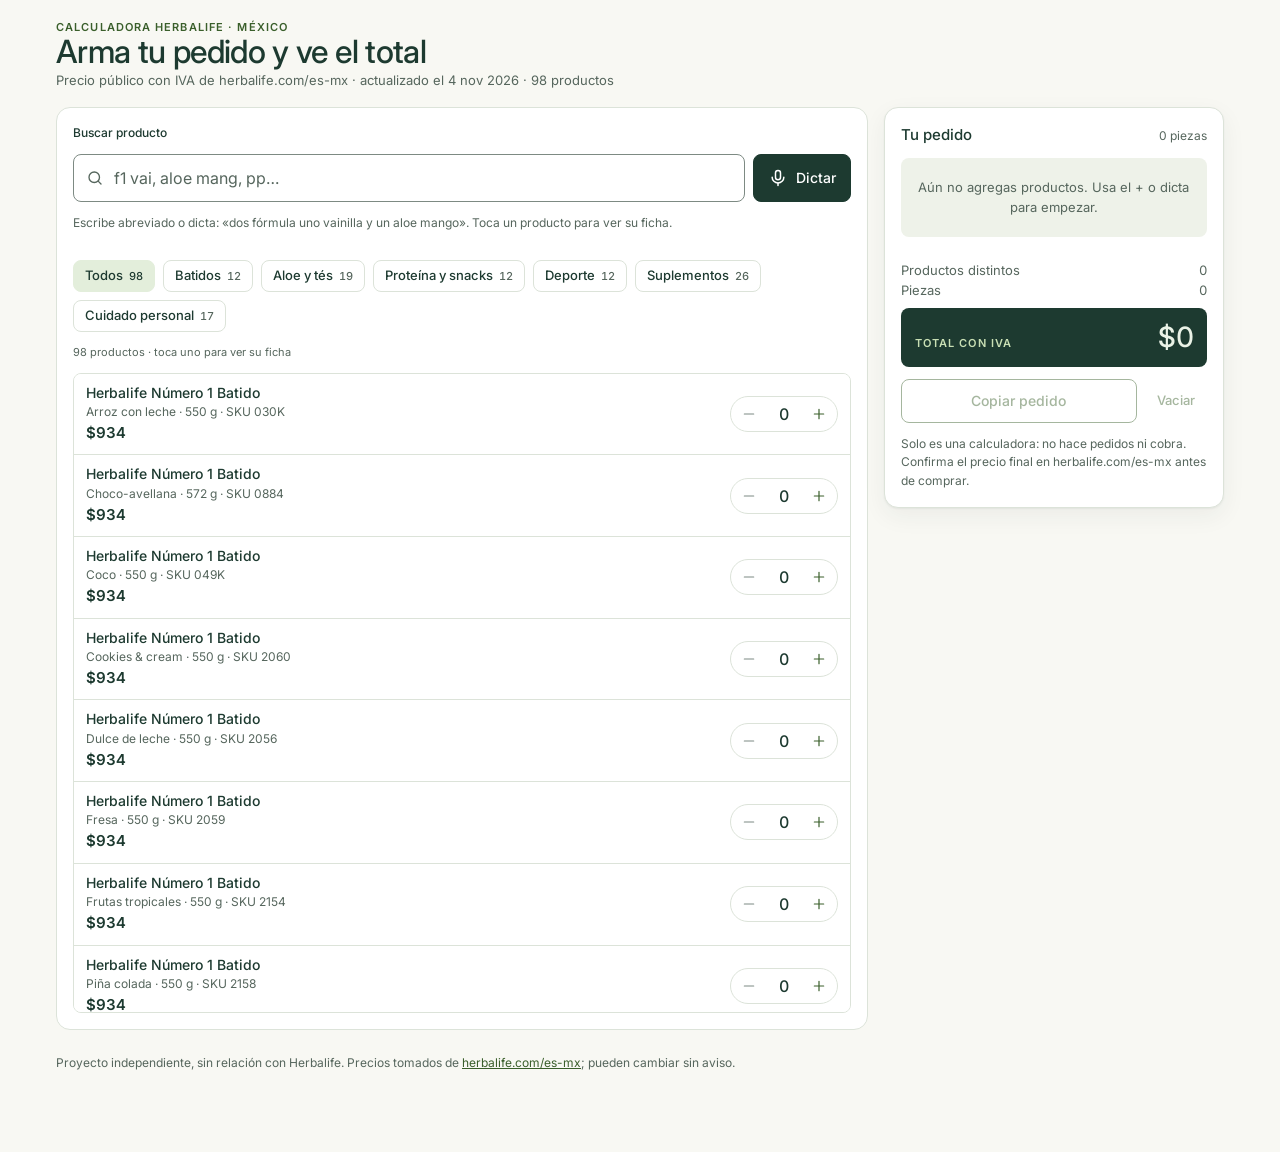
==== calculadora-herbalife/index.html @ 00376d74 "Calculadora Herbalife: pedido con precios públicos de México Página estática en /calculadora-herbali" ====
<!doctype html>
<html lang="es">
<head>
<meta charset="utf-8">
<meta name="viewport" content="width=device-width, initial-scale=1, viewport-fit=cover">
<title>Calculadora Herbalife</title>
<meta name="description" content="Calculadora de pedido con precios públicos de Herbalife México: busca con abreviaturas o por voz, elige cantidades y ve el total.">
<meta name="theme-color" content="#1d3a30">
<link rel="preconnect" href="https://fonts.googleapis.com">
<link rel="preconnect" href="https://fonts.gstatic.com" crossorigin>
<link rel="stylesheet" href="https://fonts.googleapis.com/css2?family=Inter:wght@400;500;600&display=swap">
<style>
:root{
  --bg:#f8f8f3;--surface:#fff;--surface-alt:#eef2e9;--border:#dce3d9;--field:#7d8a83;
  --text:#1d3a30;--muted:#56665d;--acento:#3a5f2b;--acento-hover:#1d3a30;--acento-fondo:#e3eedb;--acento-fuerte:#1d3a30;
  --primario:#1d3a30;--primario-texto:#fff;--primario-hover:#2b4a2c;--banda:#1d3a30;--banda-texto:#eaf2e6;--banda-suave:#c9dfb4;
  --lima:#d5f88a;--lima-texto:#1d3a30;--foco:#4a7633;
  --ok-fg:#14684f;--ok-bg:#ddf2e8;--dif-fg:#7f5300;--dif-bg:#fbefd3;--info-fg:#1f5aa6;--info-bg:#e3edfb;
  --sombra:0 1px 2px rgba(29,58,48,.06),0 8px 24px rgba(29,58,48,.06);
  color-scheme:light;
}
@media (prefers-color-scheme:dark){
  :root{
    --bg:#141716;--surface:#1b1f1d;--surface-alt:#232825;--border:#343a37;--field:#6e7772;
    --text:#e4e8e5;--muted:#a2aaa5;--acento:#bcd99a;--acento-hover:#d9ecc2;--acento-fondo:#252d22;--acento-fuerte:#d9ecc2;
    --primario:#c8e3a0;--primario-texto:#141716;--primario-hover:#d6ecb8;--banda:#0f1211;--banda-texto:#e4e8e5;--banda-suave:#b8c2bc;
    --lima:#c8e3a0;--lima-texto:#141716;--foco:#bcd99a;
    --ok-fg:#7fd1b0;--ok-bg:#17302a;--dif-fg:#e3bb6a;--dif-bg:#33291b;--info-fg:#93b9ee;--info-bg:#1b2a40;
    --sombra:none;color-scheme:dark;
  }
}
*{box-sizing:border-box}
html{-webkit-text-size-adjust:100%}
body{margin:0;background:var(--bg);color:var(--text);font-family:Inter,"Segoe UI",Arial,sans-serif;font-size:14px;line-height:1.5;padding-bottom:56px}
a{color:var(--acento)}a:hover{color:var(--acento-hover)}
:focus-visible{outline:2px solid var(--foco);outline-offset:2px}
button{font:inherit;-webkit-tap-highlight-color:transparent}
input[type=number]::-webkit-inner-spin-button,input[type=number]::-webkit-outer-spin-button{-webkit-appearance:none;margin:0}
input[type=number]{-moz-appearance:textfield}
input::placeholder{color:var(--muted);opacity:1}
.wrap{max-width:1200px;margin:0 auto;padding:20px 16px 0;display:flex;flex-direction:column;gap:16px}
.kicker{margin:0;font-size:11px;line-height:1.3;font-weight:600;letter-spacing:.1em;text-transform:uppercase;color:var(--acento)}
h1{margin:0;font-size:32px;line-height:1.15;font-weight:500;letter-spacing:-.02em}
.meta{margin:0;font-size:13px;color:var(--muted)}
.aviso{margin:4px 0 0;padding:8px 12px;border-radius:8px;font-size:13px}
.aviso.dif{background:var(--dif-bg);color:var(--dif-fg)}
.aviso.info{background:var(--info-bg);color:var(--info-fg)}
.aviso.ok{background:var(--ok-bg);color:var(--ok-fg)}
.cols{display:flex;flex-wrap:wrap;gap:16px;align-items:flex-start}
.card{background:var(--surface);border:1px solid var(--border);border-radius:14px;padding:16px;display:flex;flex-direction:column;gap:12px;min-width:0}
.buscar{flex:999 1 560px}
.pedido{flex:1 1 340px;box-shadow:var(--sombra)}
label.campo{font-size:12px;font-weight:500}
.fila-buscar{display:flex;gap:8px}
.caja{flex:1 1 auto;min-width:0;display:flex;align-items:center;gap:8px;height:48px;padding:0 12px;border:1px solid var(--field);border-radius:8px;background:var(--surface)}
.caja svg{color:var(--muted);flex:0 0 auto}
.caja input{flex:1 1 auto;min-width:0;height:44px;border:0;outline:none;background:transparent;color:var(--text);font:inherit;font-size:16px}
.mic{flex:0 0 auto;height:48px;min-width:48px;padding:0 14px;display:inline-flex;align-items:center;justify-content:center;gap:8px;border-radius:8px;cursor:pointer;font-weight:500;background:var(--primario);color:var(--primario-texto);border:1px solid var(--primario)}
.mic:hover{background:var(--primario-hover)}
.mic[aria-pressed=true]{background:var(--lima);color:var(--lima-texto);border-color:var(--lima)}
.ayuda{margin:0;font-size:12px;line-height:1.55;color:var(--muted)}
.chips{display:flex;flex-wrap:wrap;gap:8px}
.chip{display:inline-flex;align-items:center;gap:6px;height:32px;padding:0 11px;border-radius:8px;cursor:pointer;font-size:13px;font-weight:500;background:var(--surface);color:var(--text);border:1px solid var(--border);white-space:nowrap}
.chip[aria-pressed=true]{background:var(--acento-fondo);color:var(--acento-fuerte);border-color:var(--acento-fondo)}
.chip span{font-size:11px;color:var(--muted);font-variant-numeric:tabular-nums}
.chip[aria-pressed=true] span{color:var(--acento-fuerte)}
.conteo{margin:0;font-size:11px;color:var(--muted)}
.lista{list-style:none;margin:0;padding:0;border:1px solid var(--border);border-radius:8px;max-height:640px;overflow-y:auto}
.item{display:flex;flex-wrap:wrap;align-items:center;gap:10px 12px;padding:10px 12px;border-bottom:1px solid var(--border);background:var(--surface)}
.item:last-child{border-bottom:0}
.item.top,.item.abierto{background:var(--surface-alt)}
.info{flex:1 1 200px;min-width:0;display:flex;flex-direction:column;gap:1px;padding:0;border:0;background:transparent;color:inherit;text-align:left;cursor:pointer}
.nombre{font-size:14px;font-weight:500;line-height:1.3}
.detalle{font-size:12px;color:var(--muted)}
.precio-fila{display:flex;align-items:baseline;gap:8px;flex-wrap:wrap}
.precio{font-size:15px;font-weight:600;font-variant-numeric:tabular-nums}
.antes{font-size:11px;color:var(--dif-fg);background:var(--dif-bg);border-radius:999px;padding:0 8px}
.enter{font-size:11px;color:var(--muted);border:1px solid var(--border);border-radius:4px;padding:0 6px}
.paso{display:inline-flex;align-items:center;height:36px;margin-left:auto;border:1px solid var(--border);border-radius:999px;overflow:hidden;background:var(--surface)}
.paso.activo{border-color:var(--acento);background:var(--acento-fondo)}
.paso button{width:36px;height:36px;border:0;background:transparent;color:var(--acento);cursor:pointer;display:flex;align-items:center;justify-content:center}
.paso button:disabled{color:var(--field);cursor:default}
.paso button.menos{color:var(--text)}
.paso button.menos:disabled{color:var(--field)}
.paso input{width:34px;height:36px;border:0;text-align:center;font:inherit;font-size:16px;font-weight:500;font-variant-numeric:tabular-nums;background:transparent;color:var(--text)}
.ficha{flex:1 1 100%;display:flex;flex-direction:column;gap:6px;padding:12px;border-radius:8px;background:var(--surface);border:1px solid var(--border)}
.ficha .grande{font-size:28px;line-height:1.1;font-weight:500;letter-spacing:-.02em;font-variant-numeric:tabular-nums}
.ficha .titulo{font-size:18px;font-weight:500;line-height:1.25}
.btn-borde{align-self:flex-start;margin-top:4px;min-height:44px;display:inline-flex;align-items:center;padding:0 14px;border:1px solid var(--acento);border-radius:8px;text-decoration:none;font-weight:500;font-size:14px;color:var(--acento);background:transparent;cursor:pointer}
.btn-borde:hover{background:var(--acento-fondo);color:var(--acento-fuerte)}
.btn-borde:disabled{opacity:.45;cursor:not-allowed}
.btn-fantasma{min-height:36px;padding:0 11px;border:1px solid transparent;border-radius:8px;background:transparent;color:var(--acento);cursor:pointer;font-weight:500;font-size:13px}
.btn-fantasma:hover{background:var(--surface-alt)}
.btn-fantasma:disabled{opacity:.45;cursor:not-allowed}
.vacio{padding:24px 16px;display:flex;flex-direction:column;gap:4px}
.cab{display:flex;align-items:baseline;justify-content:space-between;gap:8px}
.cab h2{margin:0;font-size:15px;font-weight:500}
.vacio-pedido{margin:0;padding:20px 12px;border-radius:8px;background:var(--surface-alt);color:var(--muted);font-size:13px;text-align:center}
.lineas{list-style:none;margin:0;padding:0}
.linea{display:flex;flex-direction:column;gap:8px;padding:12px 0;border-bottom:1px solid var(--border)}
.linea-top{display:flex;gap:12px;justify-content:space-between;align-items:flex-start}
.linea-acc{display:flex;align-items:center;justify-content:space-between;gap:8px;flex-wrap:wrap}
.linea .paso{margin-left:0;background:var(--surface-alt)}
.sub{font-size:15px;font-weight:600;font-variant-numeric:tabular-nums;white-space:nowrap}
.resumen{display:flex;justify-content:space-between;font-size:13px;color:var(--muted)}
.resumen span:last-child{font-variant-numeric:tabular-nums}
.total{display:flex;justify-content:space-between;align-items:baseline;margin-top:8px;padding:14px;border-radius:8px;background:var(--banda);color:var(--banda-texto)}
.total .k{font-size:11px;font-weight:600;letter-spacing:.1em;text-transform:uppercase;color:var(--banda-suave)}
.total .v{font-size:28px;line-height:1.1;font-weight:500;letter-spacing:-.02em;font-variant-numeric:tabular-nums}
.acciones{display:flex;gap:8px;flex-wrap:wrap}
.acciones .btn-borde{flex:1 1 auto;justify-content:center;margin-top:0;align-self:auto}
.barra{display:none;position:fixed;left:0;right:0;bottom:0;z-index:20;align-items:center;justify-content:space-between;gap:12px;padding:10px 16px calc(10px + env(safe-area-inset-bottom));background:var(--banda);color:var(--banda-texto)}
.barra .k{font-size:11px;font-weight:600;letter-spacing:.1em;text-transform:uppercase;color:var(--banda-suave)}
.barra .v{display:block;font-size:24px;line-height:1.15;font-weight:500;letter-spacing:-.02em;font-variant-numeric:tabular-nums}
.barra a{flex:0 0 auto;min-height:44px;display:inline-flex;align-items:center;padding:0 18px;border-radius:8px;background:var(--lima);color:var(--lima-texto);text-decoration:none;font-weight:500;font-size:15px}
footer{max-width:1200px;margin:0 auto;padding:24px 16px;font-size:12px;color:var(--muted)}
.sr{position:absolute;width:1px;height:1px;overflow:hidden;clip:rect(0 0 0 0);white-space:nowrap}
@media (max-width:899px){
  body{padding-bottom:96px}
  h1{font-size:24px}
  .lista{max-height:none;overflow:visible}
  .barra{display:flex}
  .chips{flex-wrap:nowrap;overflow-x:auto;margin:0 -16px;padding:0 16px 4px;scrollbar-width:none}
  .chips::-webkit-scrollbar{display:none}
  .card{border-radius:0;border-left:0;border-right:0;margin:0 -16px}
}
@media (prefers-reduced-motion:reduce){*{transition:none!important;animation:none!important}}
</style>
</head>
<body>
<div class="wrap">
  <header>
    <p class="kicker">Calculadora Herbalife · México</p>
    <h1>Arma tu pedido y ve el total</h1>
    <p class="meta">Precio público con IVA de herbalife.com/es-mx · actualizado el <span id="fecha"></span> · <span id="nprod"></span> productos</p>
    <p class="aviso dif" id="aviso-precios" role="status" hidden></p>
  </header>

  <div class="cols">
    <section class="card buscar" aria-label="Buscar productos">
      <label class="campo" for="buscar">Buscar producto</label>
      <div class="fila-buscar">
        <div class="caja">
          <svg aria-hidden="true" width="18" height="18" viewBox="0 0 24 24" fill="none" stroke="currentColor" stroke-width="1.8" stroke-linecap="round" stroke-linejoin="round"><circle cx="11" cy="11" r="7"/><path d="M20 20l-3.5-3.5"/></svg>
          <input id="buscar" type="search" enterkeyhint="search" autocomplete="off" autocapitalize="off" spellcheck="false" placeholder="f1 vai, aloe mang, pp…">
        </div>
        <button type="button" class="mic" id="mic" aria-pressed="false" aria-label="Dictar productos con el micrófono">
          <svg aria-hidden="true" width="20" height="20" viewBox="0 0 24 24" fill="none" stroke="currentColor" stroke-width="1.8" stroke-linecap="round" stroke-linejoin="round"><rect x="9" y="3" width="6" height="11" rx="3"/><path d="M5 11a7 7 0 0 0 14 0"/><path d="M12 18v3"/></svg>
          <span id="mic-txt">Dictar</span>
        </button>
      </div>
      <p class="ayuda">Escribe abreviado o dicta: «dos fórmula uno vainilla y un aloe mango». Toca un producto para ver su ficha.</p>
      <div role="status" aria-live="polite"><p class="aviso info" id="msg-voz" hidden></p></div>
      <div class="chips" id="chips" role="group" aria-label="Categorías"></div>
      <p class="conteo" id="conteo"></p>
      <ul class="lista" id="lista"></ul>
    </section>

    <aside class="card pedido" id="pedido" aria-label="Tu pedido">
      <div class="cab"><h2>Tu pedido</h2><span class="detalle" id="piezas-lbl"></span></div>
      <p class="vacio-pedido" id="vacio-pedido">Aún no agregas productos. Usa el + o dicta para empezar.</p>
      <ul class="lineas" id="lineas"></ul>
      <div>
        <div class="resumen"><span>Productos distintos</span><span id="n-lineas">0</span></div>
        <div class="resumen"><span>Piezas</span><span id="n-piezas">0</span></div>
        <div class="total"><span class="k">Total con IVA</span><span class="v" id="total">$0</span></div>
      </div>
      <div class="acciones">
        <button type="button" class="btn-borde" id="copiar">Copiar pedido</button>
        <button type="button" class="btn-fantasma" id="vaciar">Vaciar</button>
      </div>
      <p class="aviso ok" id="msg-copia" role="status" hidden></p>
      <p class="ayuda">Solo es una calculadora: no hace pedidos ni cobra. Confirma el precio final en herbalife.com/es-mx antes de comprar.</p>
    </aside>
  </div>
</div>
<footer>Proyecto independiente, sin relación con Herbalife. Precios tomados de <a href="https://www.herbalife.com/es-mx/u/category/all-products" rel="noopener">herbalife.com/es-mx</a>; pueden cambiar sin aviso.</footer>

<div class="barra" aria-hidden="false">
  <div><span class="k">Total · <span id="barra-piezas">0 piezas</span></span><span class="v" id="barra-total">$0</span></div>
  <a href="#pedido">Ver pedido</a>
</div>

<script>
(function () {
'use strict';
var FECHA = '2026-11-04';
var FECHA_TXT = '4 nov 2026';
var DATA = [
["030K","Herbalife Número 1 Batido","Arroz con leche · 550 g",934,"Batidos","herbalife-numero-1-arroz-con-leche-550g-030k","f1 n1 formula 1 batido"],
["0884","Herbalife Número 1 Batido","Choco-avellana · 572 g",934,"Batidos","herbalife-numero-1-a-choco-avellana-572g-0884","f1 n1 formula 1 batido chocolate"],
["049K","Herbalife Número 1 Batido","Coco · 550 g",934,"Batidos","herbalife-numero-1-coco-550g-049k","f1 n1 formula 1 batido"],
["2060","Herbalife Número 1 Batido","Cookies & cream · 550 g",934,"Batidos","herbalife-numero-1-cookies-and-cream-550g-2060","f1 n1 formula 1 batido galleta"],
["2056","Herbalife Número 1 Batido","Dulce de leche · 550 g",934,"Batidos","herbalife-numero-1-dulce-de-leche-550g-2056","f1 n1 formula 1 batido"],
["2059","Herbalife Número 1 Batido","Fresa · 550 g",934,"Batidos","herbalife-numero-1-fresa-550g-2059","f1 n1 formula 1 batido"],
["2154","Herbalife Número 1 Batido","Frutas tropicales · 550 g",934,"Batidos","herbalife-numero-1-frutas-tropicales-550g-2154","f1 n1 formula 1 batido"],
["2158","Herbalife Número 1 Batido","Piña colada · 550 g",934,"Batidos","herbalife-numero-1-pi%C3%B1a-colada-550g-2158","f1 n1 formula 1 batido"],
["2555","Herbalife Número 1 Batido","Plátano · 550 g",934,"Batidos","herbalife-numero-1-platano-550g-2555","f1 n1 formula 1 batido"],
["2057","Herbalife Número 1 Batido","Vainilla · 550 g",934,"Batidos","herbalife-numero-1-vainilla-550g-2057","f1 n1 formula 1 batido"],
["2644","Xtra Shake","Nuez · 420 g",992,"Batidos","xtra-shake-a-nuez-420g-2644","xs batido espeso"],
["2641","Xtra Shake","Original · 420 g",992,"Batidos","xtra-shake-original-420g-2641","xs batido espeso"],
["494K","Café Instantáneo","200 g",301,"Aloe y tés","cafe-instantaneo-200g-494k","cafe"],
["1189","Herbal Aloe Concentrado","Arándano · 473 ml",672,"Aloe y tés","herbal-aloe-concentrado-arandano-473-ml-1189","aloe sabila"],
["442K","Herbal Aloe Concentrado","Mandarina · 450 g",816,"Aloe y tés","herbal-aloe-concentrado-mandarina-450g-442k","aloe sabila polvo"],
["2631","Herbal Aloe Concentrado","Mandarina · 473 ml",672,"Aloe y tés","herbal-aloe-concentrado-mandarina-473-ml-2631","aloe sabila"],
["1188","Herbal Aloe Concentrado","Mango · 1.892 L",2434,"Aloe y tés","herbal-aloe-concentrado-mango-1892-l-1188","aloe sabila galon grande"],
["1065","Herbal Aloe Concentrado","Mango · 473 ml",672,"Aloe y tés","herbal-aloe-concentrado-mango-473ml-1065","aloe sabila"],
["0006","Herbal Aloe Concentrado","Original · 473 ml",666,"Aloe y tés","herbal-aloe-concentrado-original-473ml-0006","aloe sabila"],
["1610","Herbal Aloe Concentrado","Uva · 473 ml",672,"Aloe y tés","herbal-aloe-concentrado-uva-473ml-1610","aloe sabila"],
["044K","Infusión Herbal","Menta · 48 g",995,"Aloe y tés","infusion-herbal-menta-48g-044k","te infusion"],
["2131","N-R-G","Manzana verde · 60 g",383,"Aloe y tés","nrg-manzana-verde-60g-2131","nrg te energia"],
["491K","N-R-G","Original · 15 g",129,"Aloe y tés","n-r-g-original-15g-491k","nrg te energia chico"],
["0085","N-R-G","Pekoe naranja y guaraná · 60 g",383,"Aloe y tés","nrg-60g-0085","nrg te energia"],
["1638","Thermojetics Concentrado de Hierbas","Chai · 51 g",516,"Aloe y tés","thermojetics-concentrado-de-hierbas-chai-51g-1638","te thermo tj termo"],
["540K","Thermojetics Concentrado de Hierbas","Jamaica pitaya · 51 g",516,"Aloe y tés","thermojetics-concentrado-de-hierbas-jamaica-pitaya-51g-540k","te thermo tj termo"],
["0922","Thermojetics Concentrado de Hierbas","Limón · 51 g",516,"Aloe y tés","thermojetics-concentrado-de-hierbas-limon-51g-0922","te thermo tj termo"],
["0964","Thermojetics Concentrado de Hierbas","Original · 102 g",942,"Aloe y tés","thermojetics-concentrado-de-hierbas-original-102g-0964","te thermo tj termo grande"],
["483K","Thermojetics Concentrado de Hierbas","Original · 25.5 g",286,"Aloe y tés","thermojetics-concentrado-de-hierbas-original-25-5g-483k","te thermo tj termo chico"],
["0963","Thermojetics Concentrado de Hierbas","Original · 51 g",516,"Aloe y tés","thermojetics-concentrado-de-hierbas-original-51g-0963","te thermo tj termo"],
["1428","Té Verde","Granada · 48 g",801,"Aloe y tés","te-verde-granada-48g-1428","te verde"],
["3525","Barra con Proteína","Chocolate · 40 g",538,"Proteína y snacks","barra-con-proteina-chocolate-40g-3525","barra proteina"],
["0366","Barra con Proteína Deluxe","Limón · 35 g",667,"Proteína y snacks","barra-con-proteina-deluxe-limon-35g-0366","barra proteina"],
["0364","Barra con Proteína Deluxe","Vainilla con almendras · 35 g",667,"Proteína y snacks","barra-con-proteina-deluxe-vainilla-con-almendras-35g-0364","barra proteina"],
["289K","Gold","Cacahuate · 504 g",1273,"Proteína y snacks","gold-cacahuate-504g-289k","gold proteina"],
["2147","Gold","Chocolate · 552 g",1366,"Proteína y snacks","gold-chocolate-552g-2147","gold proteina"],
["2146","Gold","Vainilla · 504 g",1273,"Proteína y snacks","gold-vainilla-504g-2146","gold proteina"],
["2648","Personalized Protein Powder","Frutos rojos · 240 g",636,"Proteína y snacks","personalized-protein-powder-frutos-rojos-240g-2648","pp ppp proteina polvo"],
["0242","Personalized Protein Powder","Natural · 240 g",619,"Proteína y snacks","personalized-protein-powder-240g-0242","pp ppp proteina polvo"],
["396K","Protein Chips","Barbecue · 37 g",547,"Proteína y snacks","protein-chips-barbecue-37g-396k","chips papas proteina"],
["385K","Protein Crunch","Chocolate · 150 g",480,"Proteína y snacks","protein-crunch-chocolate-150g-385k","proteina crunch cereal"],
["3121","Protein Mix","Durazno mango · 273 g",728,"Proteína y snacks","protein-mix-durazno-mango-273g-3121","proteina mix"],
["3119","Protein Mix","Ponche de frutas · 280 g",728,"Proteína y snacks","protein-mix-ponche-de-frutas-280g-3119","proteina mix"],
["610K","Herbalife24 Achieve Barra con Proteína","Chocolate cacahuate caramelo",506,"Deporte","herbalife24-achieve-barra-con-proteina-sabor-chocolate-cacahuate-caramelo-610k","h24 achieve barra proteina"],
["615K","Herbalife24 Achieve Barra con Proteína","Galleta con chispas de chocolate · 6 barras",506,"Deporte","herbalife24-achieve-barra-con-proteina-sabor-galleta-con-chispas-de-chocolate-6-barras-615k","h24 achieve barra proteina"],
["024K","Herbalife24 BCAAs","Manzana verde · 203 g",1347,"Deporte","herbalife-24-bcaas-manzana-verde-203g-024k","h24 bcaa aminoacidos"],
["1473","Herbalife24 CR7 Drive","Açaí · 810 g",887,"Deporte","herbalife-24-cr7-drive-acai-810g-1473","h24 cr7 drive hidratacion"],
["386K","Herbalife24 Creatina","Natural · 150 g",405,"Deporte","herbalife-24-creatina-natural-150g-386k","h24 creatina"],
["1120","Herbalife24 Enhanced Protein Powder","Natural · 640 g",2423,"Deporte","herbalife-24-enhanced-protein-powder-natural-640g-1120","h24 proteina"],
["3492","Herbalife24 Número 1 Sport","Vainilla · 780 g",1539,"Deporte","herbalife-numero-1-vainilla-780g-3492","f1 sport n1 h24 formula 1 batido"],
["3490","Herbalife24 Strength","Chocolate · 1.01 kg",2598,"Deporte","herbalife-24-strength-a-chocolate-1-01kg-3490","h24 strength fuerza"],
["207K","Liftoff","Frutas tropicales · 30 sobres",960,"Deporte","liftoff-frutas-tropicales-30sobres-207k","lo liftoff energia"],
["208K","Liftoff","Granada · 30 sobres",960,"Deporte","liftoff-granada-30sobres-208k","lo liftoff energia"],
["132K","Liftoff","Moras · 150 g",960,"Deporte","liftoff-moras-150g-132k","lo liftoff energia"],
["205K","Liftoff","Naranja · 30 sobres",960,"Deporte","liftoff-naranja-30sobres-205k","lo liftoff energia"],
["2864","Active Fiber Complex","Manzana · 210 g",776,"Suplementos","active-fiber-complex-manzana-210g-2864","afc fibra"],
["103K","Active Fiber Complex Select","Piña-coco · 270 g",873,"Suplementos","active-fiber-complex-pina-coco-270g-103k","afc fibra"],
["0064","Arándano con Minerales, Vitaminas y Luteína","30 tabletas",600,"Suplementos","arandano-con-minerales-vitaminas-y-luteina-30tabletas-22-5-g-0064","arandano luteina vista"],
["101K","Balance M","30 cápsulas",903,"Suplementos","balance-m-30capsulas-101k","balance m"],
["0267","Betaglucanos","Vainilla · 228 g",1399,"Suplementos","beta-heart-vainilla-228g-0267","beta heart betaglucanos"],
["323K","Colágeno","Limonada de fresa · 15 sobres",731,"Suplementos","colageno-limonada-de-fresa-15-sobres-323k","colageno sobres"],
["0831","Colágeno en polvo","Limonada de fresa · 171 g",1330,"Suplementos","colageno-limonada-de-fresa-171g-0831","colageno"],
["343K","Fito Complex","63 g",502,"Suplementos","fito-complex-63g-343k","fito complex"],
["0032","Garlic Plus","30 tabletas",476,"Suplementos","garlic-plus-30tabletas-0032","ajo garlic"],
["2364","Herbalife Número 2 Polvo","12 vitaminas y 10 minerales · 128 g",820,"Suplementos","herbalife-numero-2-128g-2364","f2 n2 formula 2 multivitaminico vitaminas"],
["3115","Herbalife Número 2 Tabletas","Multivitamínico · 90 tabletas",724,"Suplementos","herbalife-numero-2-90tabletas-3115","f2 n2 formula 2 multivitaminico vitaminas"],
["345K","Herbalife Número 3","33 g",822,"Suplementos","numero-3-33g-345k","f3 n3 formula 3"],
["2374","Herbalife Pro","Miel-limón y jengibre · 112.5 g",1040,"Suplementos","herbalife-pro-miel-limon-y-jengibre-1120-5-g-2374","pro miel limon jengibre"],
["0065","Herbalifeline","Aceite de pescado · 60 cápsulas",920,"Suplementos","herbalifeline-60capsulas-0065","omega 3 herbalifeline"],
["344K","Natural G","50 g",761,"Suplementos","natural-g-50g-344K","natural g"],
["3150","Niteworks","Limón · 150 g",1794,"Suplementos","niteworks-limon-150g-3150","niteworks nw"],
["3146","Niteworks","Naranja-mango · 150 g",1794,"Suplementos","niteworks-naranja-mango-150g-3146","niteworks nw"],
["0039","Prelox Azul","60 cápsulas",1730,"Suplementos","prelox-azul-60tabletas-0039","prelox"],
["1829","Probiotic Advantage","Lactobacilos · 30 g",765,"Suplementos","probiotic-advantage-30g-1829","probiotico"],
["1095","Prolessa Duo","74.2 g",890,"Suplementos","prolessa-duo-74g-1095","prolessa"],
["1094","Schizandra Plus","60 tabletas",476,"Suplementos","schizandra-plus-60tabletas-1094","schizandra"],
["440K","Sleep Armor Bisglicinato de Magnesio + Azafrán","Manzana canela · 174 g",1024,"Suplementos","bisglicinato-de-magnesio-azafran-manzana-canela-174g-440k","sleep magnesio dormir"],
["0077","TC Formula","Té verde y té negro · 90 tabletas",1106,"Suplementos","tc-formula-90tabletas-0077","tc formula total control"],
["0103","Thermo-Bond","180 hexangletas",495,"Suplementos","fiberbond-180tabletas-0103","thermo bond fiber bond fibra"],
["1061","Woman's Choice","30 tabletas",1037,"Suplementos","womans-choice-30tabletas-1061","womans choice mujer"],
["0565","Xtra-Cal Advanced","90 tabletas",358,"Suplementos","xtra-cal-advanced-90tabletas-0565","calcio xtracal"],
["0413","Herbal Aloe Gel corporal","200 ml",313,"Cuidado personal","herbal-aloe-200ml-0413","aloe gel"],
["0771","Herbalife Skin Crema Hidratante Contorno de Ojos","15 ml",794,"Cuidado personal","herbalife-skin-crema-hidratante-para-contorno-de-ojos-15ml-0771","skin ojos crema"],
["0774","Herbalife Skin Crema Hidratante de Noche","30 ml",857,"Cuidado personal","herbalife-skin-crema-hidratante-de-noche-30ml-0774","skin crema noche"],
["0899","Herbalife Skin Crema Humectante FPS 30","30 ml",782,"Cuidado personal","herbalife-skin-crema-humectante-fps30-30ml-0899","skin bloqueador fps"],
["0772","Herbalife Skin Exfoliante con Arándanos","120 ml",360,"Cuidado personal","herbalife-skin-exfoliante-con-arandanos-para-el-cutis-120ml-0772","skin exfoliante"],
["0765","Herbalife Skin Gel Limpiador de Sábila","150 ml",451,"Cuidado personal","herbalife-skin-gel-limpiador-de-sabila-150ml-0765","skin limpiador sabila"],
["0770","Herbalife Skin Gel Reafirmante Contorno de Ojos","15 ml",794,"Cuidado personal","herbalife-skin-gel-reafirmante-para-contorno-de-ojos-15ml-0770","skin ojos gel"],
["0766","Herbalife Skin Limpiador Cítrico","150 ml",467,"Cuidado personal","herbalife-skin-limpiador-citrico-para-la-piel-150ml-0766","skin limpiador citrico"],
["0773","Herbalife Skin Mascarilla de Arcilla con Menta","120 ml",444,"Cuidado personal","herbalife-skin-mascarilla-limpiadora-de-arcilla-con-menta-120ml-0773","skin mascarilla"],
["1498","Herbalife Skin Programa Avanzado","Normal a graso · 9 productos",5253,"Cuidado personal","herbalife-skin-programa-avanzado-normal-a-graso-9productos-1498","skin programa kit"],
["1494","Herbalife Skin Programa Avanzado","Normal a seco · 9 productos",4786,"Cuidado personal","herbalife-skin-programa-avanzado-normal-a-seco-9productos-1494","skin programa kit"],
["1496","Herbalife Skin Programa Básico","Normal a graso · 4 productos",2523,"Cuidado personal","herbalife-skin-programa-basico-normal-a-graso-4productos-1496","skin programa kit"],
["1492","Herbalife Skin Programa Básico","Normal a seco · 4 productos",2056,"Cuidado personal","herbalife-skin-programa-basico-normal-a-seco-4productos-1492","skin programa kit"],
["1497","Herbalife Skin Programa Intermedio","Normal a graso · 7 productos",4450,"Cuidado personal","herbalife-skin-programa-intermedio-normal-a-graso-7productos-1497","skin programa kit"],
["1493","Herbalife Skin Programa Intermedio","Normal a seco · 7 productos",3984,"Cuidado personal","herbalife-skin-programa-intermedio-normal-a-seco-7productos-1493","skin programa kit"],
["0768","Herbalife Skin Serum Reductor de Líneas","30 ml",1135,"Cuidado personal","herbalife-skin-serum-reductor-de-lineas-de-expresion-30ml-0768","skin serum"],
["0767","Herbalife Skin Tonificador de Hierbas","50 ml",418,"Cuidado personal","herbalife-skin-tonificador-energizante-de-hierbas-50ml-0767","skin tonico tonificador"]
];

var CATS = ['Batidos', 'Aloe y tés', 'Proteína y snacks', 'Deporte', 'Suplementos', 'Cuidado personal'];
var KEY = 'hlf-calculadora-v1';
var PRICE_KEY = 'hlf-precios-v1';
var STOP = { de: 1, del: 1, la: 1, el: 1, los: 1, las: 1, con: 1, sabor: 1, y: 1, and: 1, a: 1, en: 1, para: 1, por: 1, favor: 1 };
var NUM = { un: 1, uno: 1, una: 1, dos: 2, tres: 3, cuatro: 4, cinco: 5, seis: 6, siete: 7, ocho: 8, nueve: 9, diez: 10, once: 11, doce: 12, quince: 15, veinte: 20 };
var FILLER = { agrega: 1, agregar: 1, agregame: 1, pon: 1, ponme: 1, quiero: 1, dame: 1, mas: 1, tambien: 1, otro: 1, otra: 1 };
var ICON_MENOS = '<svg aria-hidden="true" width="16" height="16" viewBox="0 0 24 24" fill="none" stroke="currentColor" stroke-width="1.8" stroke-linecap="round"><path d="M5 12h14"/></svg>';
var ICON_MAS = '<svg aria-hidden="true" width="16" height="16" viewBox="0 0 24 24" fill="none" stroke="currentColor" stroke-width="1.8" stroke-linecap="round"><path d="M12 5v14M5 12h14"/></svg>';

function norm(s) {
  return String(s || '').toLowerCase().normalize('NFD').replace(/[̀-ͯ]/g, '').replace(/[^a-z0-9]+/g, ' ').trim();
}
function money(n) {
  var frac = Math.round(n * 100) % 100 !== 0;
  return '$' + n.toLocaleString('es-MX', { minimumFractionDigits: frac ? 2 : 0, maximumFractionDigits: 2 });
}
function esc(s) {
  return String(s).replace(/[&<>"']/g, function (c) { return { '&': '&amp;', '<': '&lt;', '>': '&gt;', '"': '&quot;', "'": '&#39;' }[c]; });
}
function store(k, v) { try { localStorage.setItem(k, JSON.stringify(v)); } catch (e) {} }
function load(k) { try { var r = localStorage.getItem(k); return r ? JSON.parse(r) : null; } catch (e) { return null; } }

var P = DATA.map(function (r) {
  return {
    s: r[0], n: r[1], d: r[2], p: r[3], c: r[4],
    u: 'https://www.herbalife.com/es-mx/u/products/' + r[5],
    words: norm(r[1] + ' ' + r[2] + ' ' + r[6] + ' ' + r[4]).split(' '),
    ini: norm(r[1]).split(' ').map(function (w) { return w.charAt(0); }).join(''),
    sk: r[0].toLowerCase()
  };
});
var BY = {};
P.forEach(function (p) { BY[p.s] = p; });

function subseq(t, w) {
  if (t.charAt(0) !== w.charAt(0)) return false;
  var j = 0;
  for (var i = 0; i < w.length && j < t.length; i++) if (w.charAt(i) === t.charAt(j)) j++;
  return j === t.length;
}
function tokens(q) {
  return norm(q).split(' ').filter(function (t) { return t && !STOP[t]; }).map(function (t) { return NUM[t] != null ? String(NUM[t]) : t; });
}
function tokenScore(t, p) {
  if (p.sk === t) return 6;
  var best = 0;
  for (var i = 0; i < p.words.length; i++) {
    var w = p.words[i];
    if (w === t) { best = 3; break; }
    if (w.indexOf(t) === 0) best = Math.max(best, 2);
    else if (t.length >= 2 && subseq(t, w)) best = Math.max(best, 1);
  }
  if (t.length >= 2 && p.ini.indexOf(t) === 0) best = Math.max(best, 2);
  return best;
}
function search(q, cat) {
  var toks = tokens(q);
  if (!toks.length) return [];
  var out = [];
  P.forEach(function (p) {
    if (cat && cat !== 'Todos' && p.c !== cat) return;
    var sum = 0;
    for (var i = 0; i < toks.length; i++) { var sc = tokenScore(toks[i], p); if (!sc) return; sum += sc; }
    out.push({ p: p, score: sum - p.words.length * 0.01 });
  });
  out.sort(function (a, b) { return b.score - a.score; });
  return out;
}

/* ---------- estado ---------- */
var st = { query: '', cat: 'Todos', cart: {}, order: [], open: '', prev: {}, listening: false };
(function init() {
  var o = load(KEY);
  if (o && o.cart && Array.isArray(o.order)) {
    st.order = o.order.filter(function (s) { return BY[s] && o.cart[s] > 0; });
    st.order.forEach(function (s) { st.cart[s] = Math.floor(o.cart[s]); });
  }
  var op = load(PRICE_KEY);
  if (op && op.p && op.fecha !== FECHA) {
    P.forEach(function (p) { var old = op.p[p.s]; if (typeof old === 'number' && old !== p.p) st.prev[p.s] = old; });
  } else if (op && op.prev && op.fecha === FECHA) {
    st.prev = op.prev;
  }
  var snap = {};
  P.forEach(function (p) { snap[p.s] = p.p; });
  store(PRICE_KEY, { fecha: FECHA, p: snap, prev: st.prev });
})();

function save() { store(KEY, { cart: st.cart, order: st.order }); }
function setQty(s, q) {
  q = Math.max(0, Math.min(999, Math.floor(q || 0)));
  if (q <= 0) { delete st.cart[s]; st.order = st.order.filter(function (x) { return x !== s; }); }
  else { st.cart[s] = q; if (st.order.indexOf(s) < 0) st.order.push(s); }
  save(); hideCopy(); render();
}
function add(s, q) { setQty(s, (st.cart[s] || 0) + (q || 1)); }

/* ---------- elementos ---------- */
var $ = function (id) { return document.getElementById(id); };
var elBuscar = $('buscar'), elLista = $('lista'), elChips = $('chips'), elConteo = $('conteo');
var elLineas = $('lineas'), elMsgVoz = $('msg-voz'), elMsgCopia = $('msg-copia');

function showVoz(t) { elMsgVoz.textContent = t || ''; elMsgVoz.hidden = !t; }
function hideCopy() { elMsgCopia.hidden = true; }

function stepper(p, qty, cls) {
  var label = esc(p.n + ' ' + p.d);
  return '<div class="paso' + (qty > 0 ? ' activo' : '') + (cls ? ' ' + cls : '') + '">' +
    '<button type="button" class="menos" data-act="dec" data-sku="' + p.s + '" aria-label="Quitar una pieza de ' + label + '"' + (qty > 0 ? '' : ' disabled') + '>' + ICON_MENOS + '</button>' +
    '<input type="number" min="0" inputmode="numeric" data-act="qty" data-sku="' + p.s + '" value="' + qty + '" aria-label="Cantidad de ' + label + '">' +
    '<button type="button" data-act="inc" data-sku="' + p.s + '" aria-label="Agregar una pieza de ' + label + '">' + ICON_MAS + '</button>' +
    '</div>';
}

function currentList() {
  var hasQuery = tokens(st.query).length > 0;
  var list = hasQuery ? search(st.query, st.cat).map(function (r) { return r.p; })
    : P.filter(function (p) { return st.cat === 'Todos' || p.c === st.cat; });
  return { hasQuery: hasQuery, list: list };
}

function renderChips() {
  elChips.innerHTML = ['Todos'].concat(CATS).map(function (c) {
    var n = c === 'Todos' ? P.length : P.filter(function (p) { return p.c === c; }).length;
    return '<button type="button" class="chip" data-cat="' + esc(c) + '" aria-pressed="' + (st.cat === c) + '">' + esc(c) + ' <span>' + n + '</span></button>';
  }).join('');
}

function renderList() {
  var r = currentList();
  var html = r.list.map(function (p, i) {
    var qty = st.cart[p.s] || 0;
    var top = r.hasQuery && i === 0;
    var open = st.open === p.s;
    var antes = st.prev[p.s] != null ? '<span class="antes">antes ' + money(st.prev[p.s]) + '</span>' : '';
    var ficha = open ? '<div class="ficha">' +
      '<span class="kicker">' + esc(p.c) + ' · SKU ' + p.s + '</span>' +
      '<span class="titulo">' + esc(p.n) + '</span>' +
      '<span class="detalle">' + esc(p.d) + '</span>' +
      '<span class="grande">' + money(p.p) + '</span>' +
      '<span class="detalle">Precio público con IVA · herbalife.com al ' + FECHA_TXT + '</span>' +
      (qty > 0 ? '<span>En tu pedido: ' + qty + ' × ' + money(p.p) + ' = <strong>' + money(p.p * qty) + '</strong></span>' : '') +
      '<a class="btn-borde" href="' + esc(p.u) + '" target="_blank" rel="noopener">Ver foto y precio en herbalife.com</a>' +
      '</div>' : '';
    return '<li class="item' + (top ? ' top' : '') + (open ? ' abierto' : '') + '">' +
      '<button type="button" class="info" data-act="toggle" data-sku="' + p.s + '" aria-expanded="' + open + '">' +
      '<span class="nombre">' + esc(p.n) + '</span>' +
      '<span class="detalle">' + esc(p.d) + ' · SKU ' + p.s + '</span>' +
      '<span class="precio-fila"><span class="precio">' + money(p.p) + '</span>' + antes + (top ? '<span class="enter">Enter</span>' : '') + '</span>' +
      '</button>' + stepper(p, qty) + ficha + '</li>';
  }).join('');
  if (!r.list.length && r.hasQuery) {
    html = '<li class="vacio"><strong>No encontré «' + esc(st.query) + '».</strong><span class="detalle">Prueba con menos letras, el sabor o el SKU, por ejemplo «aloe», «vai» o «2057».</span></li>';
  }
  elLista.innerHTML = html;
  var n = r.list.length;
  elConteo.textContent = r.hasQuery
    ? (n === 1 ? '1 resultado' : n + ' resultados') + (st.cat !== 'Todos' ? ' en ' + st.cat : '')
    : n + ' productos' + (st.cat !== 'Todos' ? ' en ' + st.cat : '') + ' · toca uno para ver su ficha';
}

function lines() {
  return st.order.filter(function (s) { return st.cart[s] > 0 && BY[s]; }).map(function (s) {
    var p = BY[s]; var q = st.cart[s];
    return { p: p, qty: q, sub: p.p * q };
  });
}

function renderOrder() {
  var ls = lines();
  var total = ls.reduce(function (a, l) { return a + l.sub; }, 0);
  var pieces = ls.reduce(function (a, l) { return a + l.qty; }, 0);
  var pLbl = pieces === 1 ? '1 pieza' : pieces + ' piezas';
  elLineas.innerHTML = ls.map(function (l) {
    return '<li class="linea"><div class="linea-top"><div style="min-width:0;display:flex;flex-direction:column;gap:2px">' +
      '<span class="nombre">' + esc(l.p.n) + '</span><span class="detalle">' + esc(l.p.d) + ' · ' + money(l.p.p) + ' c/u</span></div>' +
      '<span class="sub">' + money(l.sub) + '</span></div>' +
      '<div class="linea-acc">' + stepper(l.p, l.qty) +
      '<button type="button" class="btn-fantasma" data-act="remove" data-sku="' + l.p.s + '">Quitar</button></div></li>';
  }).join('');
  $('vacio-pedido').hidden = ls.length > 0;
  $('n-lineas').textContent = ls.length;
  $('n-piezas').textContent = pieces;
  $('piezas-lbl').textContent = pLbl;
  $('total').textContent = money(total);
  $('barra-total').textContent = money(total);
  $('barra-piezas').textContent = pLbl;
  $('copiar').disabled = !ls.length;
  $('vaciar').disabled = !ls.length;
}

function render() { renderChips(); renderList(); renderOrder(); }

/* ---------- eventos ---------- */
function onAction(e) {
  var t = e.target.closest('[data-act]');
  if (!t || t.tagName === 'INPUT') return;
  var s = t.getAttribute('data-sku'); var act = t.getAttribute('data-act');
  if (act === 'inc') add(s, 1);
  else if (act === 'dec') setQty(s, (st.cart[s] || 0) - 1);
  else if (act === 'remove') setQty(s, 0);
  else if (act === 'toggle') { st.open = st.open === s ? '' : s; renderList(); }
}
function onQtyChange(e) {
  var t = e.target;
  if (t.getAttribute('data-act') !== 'qty') return;
  var v = parseInt(t.value, 10);
  if (!isNaN(v)) setQty(t.getAttribute('data-sku'), v);
}
elLista.addEventListener('click', onAction);
elLineas.addEventListener('click', onAction);
elLista.addEventListener('change', onQtyChange);
elLineas.addEventListener('change', onQtyChange);
elChips.addEventListener('click', function (e) {
  var b = e.target.closest('[data-cat]');
  if (!b) return;
  st.cat = b.getAttribute('data-cat'); renderChips(); renderList();
});
elBuscar.addEventListener('input', function () { st.query = elBuscar.value; showVoz(''); renderList(); });
elBuscar.addEventListener('keydown', function (e) {
  if (e.key === 'Enter') {
    var r = currentList();
    if (r.hasQuery && r.list.length) {
      e.preventDefault();
      var first = r.list[0];
      st.query = ''; elBuscar.value = '';
      add(first.s, 1);
      showVoz('Agregué 1 × ' + first.n + ' · ' + first.d + '.');
      elBuscar.blur();
    }
  } else if (e.key === 'Escape') {
    st.query = ''; elBuscar.value = ''; showVoz(''); renderList();
  }
});
$('vaciar').addEventListener('click', function () { st.cart = {}; st.order = []; save(); hideCopy(); showVoz(''); render(); });
$('copiar').addEventListener('click', function () {
  var ls = lines();
  var total = ls.reduce(function (a, l) { return a + l.sub; }, 0);
  var text = 'Pedido Herbalife\n' + ls.map(function (l) {
    return l.qty + ' × ' + l.p.n + ' · ' + l.p.d + ' (' + money(l.p.p) + ' c/u) = ' + money(l.sub);
  }).join('\n') + '\nTotal con IVA: ' + money(total) + '\nPrecios de herbalife.com/es-mx al ' + FECHA_TXT + '.';
  var done = function (ok) {
    elMsgCopia.textContent = ok ? 'Pedido copiado. No se envió a nadie: pégalo donde lo necesites.' : 'No pude copiar. Mantén presionado el resumen para copiarlo a mano.';
    elMsgCopia.hidden = false;
  };
  if (navigator.clipboard && navigator.clipboard.writeText) navigator.clipboard.writeText(text).then(function () { done(true); }, function () { done(false); });
  else done(false);
});

/* ---------- voz ---------- */
var micBtn = $('mic'), micTxt = $('mic-txt'), rec = null;
function setListening(on) {
  st.listening = on;
  micBtn.setAttribute('aria-pressed', String(on));
  micBtn.setAttribute('aria-label', on ? 'Detener el dictado' : 'Dictar productos con el micrófono');
  micTxt.textContent = on ? 'Escuchando' : 'Dictar';
}
function handleVoice(text) {
  var parts = norm(text).split(/\s+(?:y|mas)\s+(?=(?:\d+|un|uno|una|dos|tres|cuatro|cinco|seis|siete|ocho|nueve|diez|once|doce|quince|veinte)\b)/);
  var added = [], pending = '', pendingCount = 0;
  parts.forEach(function (part) {
    var toks = part.split(' ').filter(function (t) { return t && !FILLER[t]; });
    var qty = 1;
    if (toks.length > 1) {
      if (/^\d+$/.test(toks[0])) { qty = parseInt(toks[0], 10); toks.shift(); }
      else if (NUM[toks[0]] != null) { qty = NUM[toks[0]]; toks.shift(); }
    }
    var rest = toks.join(' ');
    if (!rest) return;
    var res = search(rest, 'Todos');
    if (res.length && (res.length === 1 || res[0].score > res[1].score + 0.001)) {
      added.push({ s: res[0].p.s, q: qty, label: qty + ' × ' + res[0].p.n + ' · ' + res[0].p.d });
    } else if (!pending) { pending = rest; pendingCount = res.length; }
  });
  added.forEach(function (a) {
    st.cart[a.s] = Math.min(999, (st.cart[a.s] || 0) + a.q);
    if (st.order.indexOf(a.s) < 0) st.order.push(a.s);
  });
  if (added.length) save();
  var msg = added.length ? 'Agregué ' + added.map(function (a) { return a.label; }).join(', ') + '.' : '';
  if (pending) msg += (msg ? ' ' : '') + (pendingCount ? 'Para «' + pending + '» hay ' + pendingCount + ' opciones: elige una abajo.' : 'No encontré «' + pending + '». Intenta con otras palabras.');
  if (!msg) msg = 'No entendí el producto. Intenta de nuevo, por ejemplo «dos aloe mango».';
  st.query = pending; elBuscar.value = pending;
  if (pending) st.cat = 'Todos';
  showVoz(msg); hideCopy(); render();
}
micBtn.addEventListener('click', function () {
  if (st.listening) { try { rec && rec.stop(); } catch (e) {} return; }
  var SR = window.SpeechRecognition || window.webkitSpeechRecognition;
  if (!SR) { showVoz('Este navegador no tiene dictado por voz. Prueba en Chrome, o usa el micrófono del teclado del celular.'); return; }
  try { rec = new SR(); } catch (e) { showVoz('No pude abrir el micrófono. Usa el micrófono del teclado del celular.'); return; }
  rec.lang = 'es-MX'; rec.interimResults = true; rec.continuous = false; rec.maxAlternatives = 1;
  var finalText = '';
  rec.onresult = function (ev) {
    var interim = '';
    for (var i = ev.resultIndex; i < ev.results.length; i++) {
      if (ev.results[i].isFinal) finalText += ev.results[i][0].transcript + ' ';
      else interim += ev.results[i][0].transcript;
    }
    elBuscar.value = (finalText + interim).trim();
  };
  rec.onerror = function (ev) {
    var m = 'No pude escucharte. Intenta de nuevo.';
    if (ev.error === 'not-allowed' || ev.error === 'service-not-allowed') m = 'El micrófono está bloqueado. Permítelo en el navegador o usa el micrófono del teclado del celular.';
    else if (ev.error === 'no-speech') m = 'No escuché nada. Toca el micrófono y habla cerca del teléfono.';
    else if (ev.error === 'network') m = 'El dictado necesita internet. Revisa tu conexión.';
    setListening(false); elBuscar.value = st.query; showVoz(m);
  };
  rec.onend = function () {
    setListening(false);
    var text = finalText.trim();
    if (text) handleVoice(text); else elBuscar.value = st.query;
  };
  try { rec.start(); setListening(true); showVoz('Escuchando… di la cantidad y el producto.'); }
  catch (e) { setListening(false); showVoz('No pude abrir el micrófono. Usa el micrófono del teclado del celular.'); }
});

/* ---------- arranque ---------- */
$('fecha').textContent = FECHA_TXT;
$('nprod').textContent = P.length;
var nCambios = Object.keys(st.prev).length;
if (nCambios) {
  var aviso = $('aviso-precios');
  aviso.textContent = (nCambios === 1 ? '1 precio cambió' : nCambios + ' precios cambiaron') + ' desde tu última visita: los marqué con «antes».';
  aviso.hidden = false;
}
render();
})();
</script>
</body>
</html>
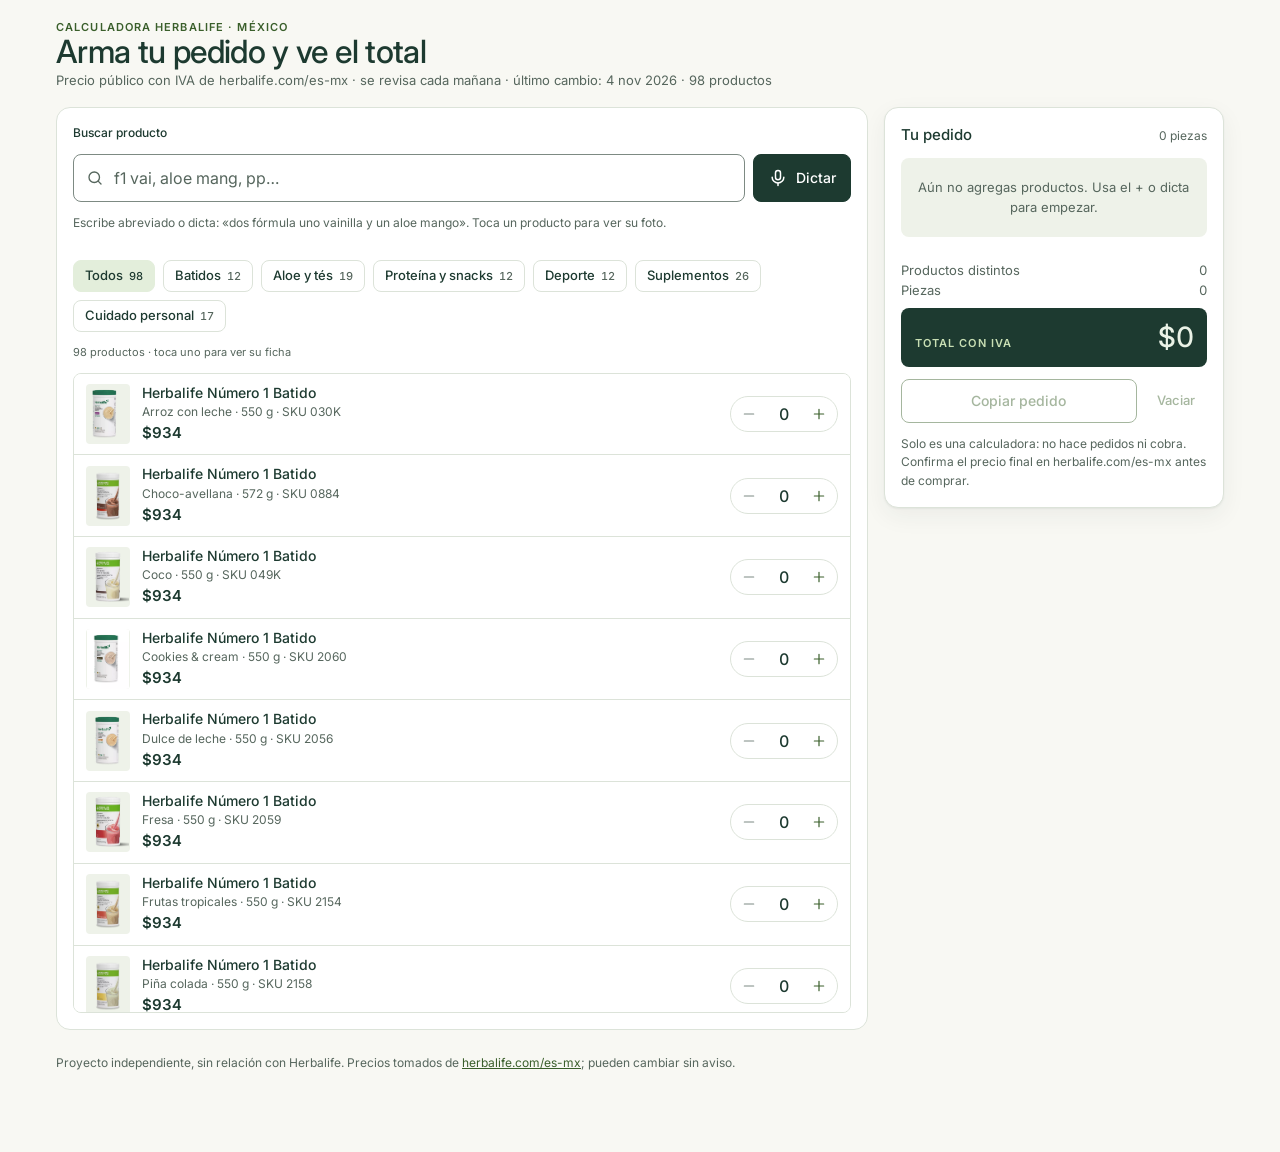
==== commit 1ea3cb50: "Calculadora Herbalife: fotos, precios en productos.json y aviso de precio modificado - Fotos de prod" ====
--- a/calculadora-herbalife/index.html
+++ b/calculadora-herbalife/index.html
@@ -69,12 +69,16 @@
 .item{display:flex;flex-wrap:wrap;align-items:center;gap:10px 12px;padding:10px 12px;border-bottom:1px solid var(--border);background:var(--surface)}
 .item:last-child{border-bottom:0}
 .item.top,.item.abierto{background:var(--surface-alt)}
-.info{flex:1 1 200px;min-width:0;display:flex;flex-direction:column;gap:1px;padding:0;border:0;background:transparent;color:inherit;text-align:left;cursor:pointer}
+.info{flex:1 1 200px;min-width:0;display:flex;align-items:center;gap:12px;padding:0;border:0;background:transparent;color:inherit;text-align:left;cursor:pointer}
+.info .txt{min-width:0;display:flex;flex-direction:column;gap:1px}
+.mini{width:44px;height:60px;object-fit:contain;flex:0 0 auto;border-radius:4px;background:var(--surface-alt);display:block}
+.mini.chica{width:36px;height:50px}
+.badge{display:inline-block;white-space:nowrap;font-size:11px;font-weight:600;line-height:1.6;color:var(--dif-fg);background:var(--dif-bg);border-radius:999px;padding:0 8px}
 .nombre{font-size:14px;font-weight:500;line-height:1.3}
 .detalle{font-size:12px;color:var(--muted)}
 .precio-fila{display:flex;align-items:baseline;gap:8px;flex-wrap:wrap}
 .precio{font-size:15px;font-weight:600;font-variant-numeric:tabular-nums}
-.antes{font-size:11px;color:var(--dif-fg);background:var(--dif-bg);border-radius:999px;padding:0 8px}
+.antes{font-size:11px;color:var(--muted);text-decoration:line-through}
 .enter{font-size:11px;color:var(--muted);border:1px solid var(--border);border-radius:4px;padding:0 6px}
 .paso{display:inline-flex;align-items:center;height:36px;margin-left:auto;border:1px solid var(--border);border-radius:999px;overflow:hidden;background:var(--surface)}
 .paso.activo{border-color:var(--acento);background:var(--acento-fondo)}
@@ -83,7 +87,9 @@
 .paso button.menos{color:var(--text)}
 .paso button.menos:disabled{color:var(--field)}
 .paso input{width:34px;height:36px;border:0;text-align:center;font:inherit;font-size:16px;font-weight:500;font-variant-numeric:tabular-nums;background:transparent;color:var(--text)}
-.ficha{flex:1 1 100%;display:flex;flex-direction:column;gap:6px;padding:12px;border-radius:8px;background:var(--surface);border:1px solid var(--border)}
+.ficha{flex:1 1 100%;display:flex;flex-wrap:wrap;gap:16px;align-items:center;padding:12px;border-radius:8px;background:var(--surface);border:1px solid var(--border)}
+.ficha .foto{width:150px;height:210px;object-fit:contain;flex:0 0 auto;margin:0 auto}
+.ficha-txt{flex:1 1 200px;min-width:0;display:flex;flex-direction:column;gap:6px}
 .ficha .grande{font-size:28px;line-height:1.1;font-weight:500;letter-spacing:-.02em;font-variant-numeric:tabular-nums}
 .ficha .titulo{font-size:18px;font-weight:500;line-height:1.25}
 .btn-borde{align-self:flex-start;margin-top:4px;min-height:44px;display:inline-flex;align-items:center;padding:0 14px;border:1px solid var(--acento);border-radius:8px;text-decoration:none;font-weight:500;font-size:14px;color:var(--acento);background:transparent;cursor:pointer}
@@ -132,7 +138,7 @@
   <header>
     <p class="kicker">Calculadora Herbalife · México</p>
     <h1>Arma tu pedido y ve el total</h1>
-    <p class="meta">Precio público con IVA de herbalife.com/es-mx · actualizado el <span id="fecha"></span> · <span id="nprod"></span> productos</p>
+    <p class="meta">Precio público con IVA de herbalife.com/es-mx · se revisa cada mañana · último cambio: <span id="fecha"></span> · <span id="nprod"></span> productos</p>
     <p class="aviso dif" id="aviso-precios" role="status" hidden></p>
   </header>
 
@@ -149,7 +155,7 @@
           <span id="mic-txt">Dictar</span>
         </button>
       </div>
-      <p class="ayuda">Escribe abreviado o dicta: «dos fórmula uno vainilla y un aloe mango». Toca un producto para ver su ficha.</p>
+      <p class="ayuda">Escribe abreviado o dicta: «dos fórmula uno vainilla y un aloe mango». Toca un producto para ver su foto.</p>
       <div role="status" aria-live="polite"><p class="aviso info" id="msg-voz" hidden></p></div>
       <div class="chips" id="chips" role="group" aria-label="Categorías"></div>
       <p class="conteo" id="conteo"></p>
@@ -184,108 +190,16 @@
 <script>
 (function () {
 'use strict';
-var FECHA = '2026-11-04';
-var FECHA_TXT = '4 nov 2026';
-var DATA = [
-["030K","Herbalife Número 1 Batido","Arroz con leche · 550 g",934,"Batidos","herbalife-numero-1-arroz-con-leche-550g-030k","f1 n1 formula 1 batido"],
-["0884","Herbalife Número 1 Batido","Choco-avellana · 572 g",934,"Batidos","herbalife-numero-1-a-choco-avellana-572g-0884","f1 n1 formula 1 batido chocolate"],
-["049K","Herbalife Número 1 Batido","Coco · 550 g",934,"Batidos","herbalife-numero-1-coco-550g-049k","f1 n1 formula 1 batido"],
-["2060","Herbalife Número 1 Batido","Cookies & cream · 550 g",934,"Batidos","herbalife-numero-1-cookies-and-cream-550g-2060","f1 n1 formula 1 batido galleta"],
-["2056","Herbalife Número 1 Batido","Dulce de leche · 550 g",934,"Batidos","herbalife-numero-1-dulce-de-leche-550g-2056","f1 n1 formula 1 batido"],
-["2059","Herbalife Número 1 Batido","Fresa · 550 g",934,"Batidos","herbalife-numero-1-fresa-550g-2059","f1 n1 formula 1 batido"],
-["2154","Herbalife Número 1 Batido","Frutas tropicales · 550 g",934,"Batidos","herbalife-numero-1-frutas-tropicales-550g-2154","f1 n1 formula 1 batido"],
-["2158","Herbalife Número 1 Batido","Piña colada · 550 g",934,"Batidos","herbalife-numero-1-pi%C3%B1a-colada-550g-2158","f1 n1 formula 1 batido"],
-["2555","Herbalife Número 1 Batido","Plátano · 550 g",934,"Batidos","herbalife-numero-1-platano-550g-2555","f1 n1 formula 1 batido"],
-["2057","Herbalife Número 1 Batido","Vainilla · 550 g",934,"Batidos","herbalife-numero-1-vainilla-550g-2057","f1 n1 formula 1 batido"],
-["2644","Xtra Shake","Nuez · 420 g",992,"Batidos","xtra-shake-a-nuez-420g-2644","xs batido espeso"],
-["2641","Xtra Shake","Original · 420 g",992,"Batidos","xtra-shake-original-420g-2641","xs batido espeso"],
-["494K","Café Instantáneo","200 g",301,"Aloe y tés","cafe-instantaneo-200g-494k","cafe"],
-["1189","Herbal Aloe Concentrado","Arándano · 473 ml",672,"Aloe y tés","herbal-aloe-concentrado-arandano-473-ml-1189","aloe sabila"],
-["442K","Herbal Aloe Concentrado","Mandarina · 450 g",816,"Aloe y tés","herbal-aloe-concentrado-mandarina-450g-442k","aloe sabila polvo"],
-["2631","Herbal Aloe Concentrado","Mandarina · 473 ml",672,"Aloe y tés","herbal-aloe-concentrado-mandarina-473-ml-2631","aloe sabila"],
-["1188","Herbal Aloe Concentrado","Mango · 1.892 L",2434,"Aloe y tés","herbal-aloe-concentrado-mango-1892-l-1188","aloe sabila galon grande"],
-["1065","Herbal Aloe Concentrado","Mango · 473 ml",672,"Aloe y tés","herbal-aloe-concentrado-mango-473ml-1065","aloe sabila"],
-["0006","Herbal Aloe Concentrado","Original · 473 ml",666,"Aloe y tés","herbal-aloe-concentrado-original-473ml-0006","aloe sabila"],
-["1610","Herbal Aloe Concentrado","Uva · 473 ml",672,"Aloe y tés","herbal-aloe-concentrado-uva-473ml-1610","aloe sabila"],
-["044K","Infusión Herbal","Menta · 48 g",995,"Aloe y tés","infusion-herbal-menta-48g-044k","te infusion"],
-["2131","N-R-G","Manzana verde · 60 g",383,"Aloe y tés","nrg-manzana-verde-60g-2131","nrg te energia"],
-["491K","N-R-G","Original · 15 g",129,"Aloe y tés","n-r-g-original-15g-491k","nrg te energia chico"],
-["0085","N-R-G","Pekoe naranja y guaraná · 60 g",383,"Aloe y tés","nrg-60g-0085","nrg te energia"],
-["1638","Thermojetics Concentrado de Hierbas","Chai · 51 g",516,"Aloe y tés","thermojetics-concentrado-de-hierbas-chai-51g-1638","te thermo tj termo"],
-["540K","Thermojetics Concentrado de Hierbas","Jamaica pitaya · 51 g",516,"Aloe y tés","thermojetics-concentrado-de-hierbas-jamaica-pitaya-51g-540k","te thermo tj termo"],
-["0922","Thermojetics Concentrado de Hierbas","Limón · 51 g",516,"Aloe y tés","thermojetics-concentrado-de-hierbas-limon-51g-0922","te thermo tj termo"],
-["0964","Thermojetics Concentrado de Hierbas","Original · 102 g",942,"Aloe y tés","thermojetics-concentrado-de-hierbas-original-102g-0964","te thermo tj termo grande"],
-["483K","Thermojetics Concentrado de Hierbas","Original · 25.5 g",286,"Aloe y tés","thermojetics-concentrado-de-hierbas-original-25-5g-483k","te thermo tj termo chico"],
-["0963","Thermojetics Concentrado de Hierbas","Original · 51 g",516,"Aloe y tés","thermojetics-concentrado-de-hierbas-original-51g-0963","te thermo tj termo"],
-["1428","Té Verde","Granada · 48 g",801,"Aloe y tés","te-verde-granada-48g-1428","te verde"],
-["3525","Barra con Proteína","Chocolate · 40 g",538,"Proteína y snacks","barra-con-proteina-chocolate-40g-3525","barra proteina"],
-["0366","Barra con Proteína Deluxe","Limón · 35 g",667,"Proteína y snacks","barra-con-proteina-deluxe-limon-35g-0366","barra proteina"],
-["0364","Barra con Proteína Deluxe","Vainilla con almendras · 35 g",667,"Proteína y snacks","barra-con-proteina-deluxe-vainilla-con-almendras-35g-0364","barra proteina"],
-["289K","Gold","Cacahuate · 504 g",1273,"Proteína y snacks","gold-cacahuate-504g-289k","gold proteina"],
-["2147","Gold","Chocolate · 552 g",1366,"Proteína y snacks","gold-chocolate-552g-2147","gold proteina"],
-["2146","Gold","Vainilla · 504 g",1273,"Proteína y snacks","gold-vainilla-504g-2146","gold proteina"],
-["2648","Personalized Protein Powder","Frutos rojos · 240 g",636,"Proteína y snacks","personalized-protein-powder-frutos-rojos-240g-2648","pp ppp proteina polvo"],
-["0242","Personalized Protein Powder","Natural · 240 g",619,"Proteína y snacks","personalized-protein-powder-240g-0242","pp ppp proteina polvo"],
-["396K","Protein Chips","Barbecue · 37 g",547,"Proteína y snacks","protein-chips-barbecue-37g-396k","chips papas proteina"],
-["385K","Protein Crunch","Chocolate · 150 g",480,"Proteína y snacks","protein-crunch-chocolate-150g-385k","proteina crunch cereal"],
-["3121","Protein Mix","Durazno mango · 273 g",728,"Proteína y snacks","protein-mix-durazno-mango-273g-3121","proteina mix"],
-["3119","Protein Mix","Ponche de frutas · 280 g",728,"Proteína y snacks","protein-mix-ponche-de-frutas-280g-3119","proteina mix"],
-["610K","Herbalife24 Achieve Barra con Proteína","Chocolate cacahuate caramelo",506,"Deporte","herbalife24-achieve-barra-con-proteina-sabor-chocolate-cacahuate-caramelo-610k","h24 achieve barra proteina"],
-["615K","Herbalife24 Achieve Barra con Proteína","Galleta con chispas de chocolate · 6 barras",506,"Deporte","herbalife24-achieve-barra-con-proteina-sabor-galleta-con-chispas-de-chocolate-6-barras-615k","h24 achieve barra proteina"],
-["024K","Herbalife24 BCAAs","Manzana verde · 203 g",1347,"Deporte","herbalife-24-bcaas-manzana-verde-203g-024k","h24 bcaa aminoacidos"],
-["1473","Herbalife24 CR7 Drive","Açaí · 810 g",887,"Deporte","herbalife-24-cr7-drive-acai-810g-1473","h24 cr7 drive hidratacion"],
-["386K","Herbalife24 Creatina","Natural · 150 g",405,"Deporte","herbalife-24-creatina-natural-150g-386k","h24 creatina"],
-["1120","Herbalife24 Enhanced Protein Powder","Natural · 640 g",2423,"Deporte","herbalife-24-enhanced-protein-powder-natural-640g-1120","h24 proteina"],
-["3492","Herbalife24 Número 1 Sport","Vainilla · 780 g",1539,"Deporte","herbalife-numero-1-vainilla-780g-3492","f1 sport n1 h24 formula 1 batido"],
-["3490","Herbalife24 Strength","Chocolate · 1.01 kg",2598,"Deporte","herbalife-24-strength-a-chocolate-1-01kg-3490","h24 strength fuerza"],
-["207K","Liftoff","Frutas tropicales · 30 sobres",960,"Deporte","liftoff-frutas-tropicales-30sobres-207k","lo liftoff energia"],
-["208K","Liftoff","Granada · 30 sobres",960,"Deporte","liftoff-granada-30sobres-208k","lo liftoff energia"],
-["132K","Liftoff","Moras · 150 g",960,"Deporte","liftoff-moras-150g-132k","lo liftoff energia"],
-["205K","Liftoff","Naranja · 30 sobres",960,"Deporte","liftoff-naranja-30sobres-205k","lo liftoff energia"],
-["2864","Active Fiber Complex","Manzana · 210 g",776,"Suplementos","active-fiber-complex-manzana-210g-2864","afc fibra"],
-["103K","Active Fiber Complex Select","Piña-coco · 270 g",873,"Suplementos","active-fiber-complex-pina-coco-270g-103k","afc fibra"],
-["0064","Arándano con Minerales, Vitaminas y Luteína","30 tabletas",600,"Suplementos","arandano-con-minerales-vitaminas-y-luteina-30tabletas-22-5-g-0064","arandano luteina vista"],
-["101K","Balance M","30 cápsulas",903,"Suplementos","balance-m-30capsulas-101k","balance m"],
-["0267","Betaglucanos","Vainilla · 228 g",1399,"Suplementos","beta-heart-vainilla-228g-0267","beta heart betaglucanos"],
-["323K","Colágeno","Limonada de fresa · 15 sobres",731,"Suplementos","colageno-limonada-de-fresa-15-sobres-323k","colageno sobres"],
-["0831","Colágeno en polvo","Limonada de fresa · 171 g",1330,"Suplementos","colageno-limonada-de-fresa-171g-0831","colageno"],
-["343K","Fito Complex","63 g",502,"Suplementos","fito-complex-63g-343k","fito complex"],
-["0032","Garlic Plus","30 tabletas",476,"Suplementos","garlic-plus-30tabletas-0032","ajo garlic"],
-["2364","Herbalife Número 2 Polvo","12 vitaminas y 10 minerales · 128 g",820,"Suplementos","herbalife-numero-2-128g-2364","f2 n2 formula 2 multivitaminico vitaminas"],
-["3115","Herbalife Número 2 Tabletas","Multivitamínico · 90 tabletas",724,"Suplementos","herbalife-numero-2-90tabletas-3115","f2 n2 formula 2 multivitaminico vitaminas"],
-["345K","Herbalife Número 3","33 g",822,"Suplementos","numero-3-33g-345k","f3 n3 formula 3"],
-["2374","Herbalife Pro","Miel-limón y jengibre · 112.5 g",1040,"Suplementos","herbalife-pro-miel-limon-y-jengibre-1120-5-g-2374","pro miel limon jengibre"],
-["0065","Herbalifeline","Aceite de pescado · 60 cápsulas",920,"Suplementos","herbalifeline-60capsulas-0065","omega 3 herbalifeline"],
-["344K","Natural G","50 g",761,"Suplementos","natural-g-50g-344K","natural g"],
-["3150","Niteworks","Limón · 150 g",1794,"Suplementos","niteworks-limon-150g-3150","niteworks nw"],
-["3146","Niteworks","Naranja-mango · 150 g",1794,"Suplementos","niteworks-naranja-mango-150g-3146","niteworks nw"],
-["0039","Prelox Azul","60 cápsulas",1730,"Suplementos","prelox-azul-60tabletas-0039","prelox"],
-["1829","Probiotic Advantage","Lactobacilos · 30 g",765,"Suplementos","probiotic-advantage-30g-1829","probiotico"],
-["1095","Prolessa Duo","74.2 g",890,"Suplementos","prolessa-duo-74g-1095","prolessa"],
-["1094","Schizandra Plus","60 tabletas",476,"Suplementos","schizandra-plus-60tabletas-1094","schizandra"],
-["440K","Sleep Armor Bisglicinato de Magnesio + Azafrán","Manzana canela · 174 g",1024,"Suplementos","bisglicinato-de-magnesio-azafran-manzana-canela-174g-440k","sleep magnesio dormir"],
-["0077","TC Formula","Té verde y té negro · 90 tabletas",1106,"Suplementos","tc-formula-90tabletas-0077","tc formula total control"],
-["0103","Thermo-Bond","180 hexangletas",495,"Suplementos","fiberbond-180tabletas-0103","thermo bond fiber bond fibra"],
-["1061","Woman's Choice","30 tabletas",1037,"Suplementos","womans-choice-30tabletas-1061","womans choice mujer"],
-["0565","Xtra-Cal Advanced","90 tabletas",358,"Suplementos","xtra-cal-advanced-90tabletas-0565","calcio xtracal"],
-["0413","Herbal Aloe Gel corporal","200 ml",313,"Cuidado personal","herbal-aloe-200ml-0413","aloe gel"],
-["0771","Herbalife Skin Crema Hidratante Contorno de Ojos","15 ml",794,"Cuidado personal","herbalife-skin-crema-hidratante-para-contorno-de-ojos-15ml-0771","skin ojos crema"],
-["0774","Herbalife Skin Crema Hidratante de Noche","30 ml",857,"Cuidado personal","herbalife-skin-crema-hidratante-de-noche-30ml-0774","skin crema noche"],
-["0899","Herbalife Skin Crema Humectante FPS 30","30 ml",782,"Cuidado personal","herbalife-skin-crema-humectante-fps30-30ml-0899","skin bloqueador fps"],
-["0772","Herbalife Skin Exfoliante con Arándanos","120 ml",360,"Cuidado personal","herbalife-skin-exfoliante-con-arandanos-para-el-cutis-120ml-0772","skin exfoliante"],
-["0765","Herbalife Skin Gel Limpiador de Sábila","150 ml",451,"Cuidado personal","herbalife-skin-gel-limpiador-de-sabila-150ml-0765","skin limpiador sabila"],
-["0770","Herbalife Skin Gel Reafirmante Contorno de Ojos","15 ml",794,"Cuidado personal","herbalife-skin-gel-reafirmante-para-contorno-de-ojos-15ml-0770","skin ojos gel"],
-["0766","Herbalife Skin Limpiador Cítrico","150 ml",467,"Cuidado personal","herbalife-skin-limpiador-citrico-para-la-piel-150ml-0766","skin limpiador citrico"],
-["0773","Herbalife Skin Mascarilla de Arcilla con Menta","120 ml",444,"Cuidado personal","herbalife-skin-mascarilla-limpiadora-de-arcilla-con-menta-120ml-0773","skin mascarilla"],
-["1498","Herbalife Skin Programa Avanzado","Normal a graso · 9 productos",5253,"Cuidado personal","herbalife-skin-programa-avanzado-normal-a-graso-9productos-1498","skin programa kit"],
-["1494","Herbalife Skin Programa Avanzado","Normal a seco · 9 productos",4786,"Cuidado personal","herbalife-skin-programa-avanzado-normal-a-seco-9productos-1494","skin programa kit"],
-["1496","Herbalife Skin Programa Básico","Normal a graso · 4 productos",2523,"Cuidado personal","herbalife-skin-programa-basico-normal-a-graso-4productos-1496","skin programa kit"],
-["1492","Herbalife Skin Programa Básico","Normal a seco · 4 productos",2056,"Cuidado personal","herbalife-skin-programa-basico-normal-a-seco-4productos-1492","skin programa kit"],
-["1497","Herbalife Skin Programa Intermedio","Normal a graso · 7 productos",4450,"Cuidado personal","herbalife-skin-programa-intermedio-normal-a-graso-7productos-1497","skin programa kit"],
-["1493","Herbalife Skin Programa Intermedio","Normal a seco · 7 productos",3984,"Cuidado personal","herbalife-skin-programa-intermedio-normal-a-seco-7productos-1493","skin programa kit"],
-["0768","Herbalife Skin Serum Reductor de Líneas","30 ml",1135,"Cuidado personal","herbalife-skin-serum-reductor-de-lineas-de-expresion-30ml-0768","skin serum"],
-["0767","Herbalife Skin Tonificador de Hierbas","50 ml",418,"Cuidado personal","herbalife-skin-tonificador-energizante-de-hierbas-50ml-0767","skin tonico tonificador"]
-];
+var FECHA = '', FECHA_TXT = '', P = [], BY = {};
+var MESES = ['ene', 'feb', 'mar', 'abr', 'may', 'jun', 'jul', 'ago', 'sep', 'oct', 'nov', 'dic'];
+function fechaTxt(iso) {
+  var m = /^(\d{4})-(\d{2})-(\d{2})$/.exec(iso || '');
+  return m ? parseInt(m[3], 10) + ' ' + MESES[parseInt(m[2], 10) - 1] + ' ' + m[1] : '';
+}
+function diasDesde(iso) {
+  var t = Date.parse((iso || '') + 'T12:00:00');
+  return isNaN(t) ? 9999 : (Date.now() - t) / 86400000;
+}
 
 var CATS = ['Batidos', 'Aloe y tés', 'Proteína y snacks', 'Deporte', 'Suplementos', 'Cuidado personal'];
 var KEY = 'hlf-calculadora-v1';
@@ -309,17 +223,23 @@
 function store(k, v) { try { localStorage.setItem(k, JSON.stringify(v)); } catch (e) {} }
 function load(k) { try { var r = localStorage.getItem(k); return r ? JSON.parse(r) : null; } catch (e) { return null; } }
 
-var P = DATA.map(function (r) {
-  return {
-    s: r[0], n: r[1], d: r[2], p: r[3], c: r[4],
-    u: 'https://www.herbalife.com/es-mx/u/products/' + r[5],
-    words: norm(r[1] + ' ' + r[2] + ' ' + r[6] + ' ' + r[4]).split(' '),
-    ini: norm(r[1]).split(' ').map(function (w) { return w.charAt(0); }).join(''),
-    sk: r[0].toLowerCase()
-  };
-});
-var BY = {};
-P.forEach(function (p) { BY[p.s] = p; });
+function build(data) {
+  FECHA = data.fecha || '';
+  FECHA_TXT = fechaTxt(FECHA);
+  P = (data.productos || []).filter(function (r) { return r && r.s && typeof r.p === 'number'; }).map(function (r) {
+    return {
+      s: String(r.s), n: String(r.n || ''), d: String(r.d || ''), p: r.p, c: String(r.c || 'Suplementos'),
+      u: 'https://www.herbalife.com/es-mx/u/products/' + encodeURI(String(r.u || '')).replace(/%25/g, '%'),
+      img: r.img ? 'img/' + encodeURIComponent(String(r.s).toLowerCase()) + '.webp' : '',
+      antes: (typeof r.a === 'number' && r.a !== r.p && diasDesde(r.f) <= 14) ? r.a : null,
+      words: norm(r.n + ' ' + (r.d || '') + ' ' + (r.k || '') + ' ' + r.c).split(' '),
+      ini: norm(r.n).split(' ').map(function (w) { return w.charAt(0); }).join(''),
+      sk: String(r.s).toLowerCase()
+    };
+  });
+  BY = {};
+  P.forEach(function (p) { BY[p.s] = p; });
+}
 
 function subseq(t, w) {
   if (t.charAt(0) !== w.charAt(0)) return false;
@@ -358,7 +278,7 @@
 
 /* ---------- estado ---------- */
 var st = { query: '', cat: 'Todos', cart: {}, order: [], open: '', prev: {}, listening: false };
-(function init() {
+function init() {
   var o = load(KEY);
   if (o && o.cart && Array.isArray(o.order)) {
     st.order = o.order.filter(function (s) { return BY[s] && o.cart[s] > 0; });
@@ -372,8 +292,9 @@
   }
   var snap = {};
   P.forEach(function (p) { snap[p.s] = p.p; });
+  P.forEach(function (p) { if (p.antes != null && st.prev[p.s] == null) st.prev[p.s] = p.antes; });
   store(PRICE_KEY, { fecha: FECHA, p: snap, prev: st.prev });
-})();
+}
 
 function save() { store(KEY, { cart: st.cart, order: st.order }); }
 function setQty(s, q) {
@@ -421,22 +342,26 @@
     var qty = st.cart[p.s] || 0;
     var top = r.hasQuery && i === 0;
     var open = st.open === p.s;
-    var antes = st.prev[p.s] != null ? '<span class="antes">antes ' + money(st.prev[p.s]) + '</span>' : '';
+    var antes = st.prev[p.s] != null ? '<span class="badge">Precio modificado recientemente</span><span class="antes">antes ' + money(st.prev[p.s]) + '</span>' : '';
     var ficha = open ? '<div class="ficha">' +
-      '<span class="kicker">' + esc(p.c) + ' · SKU ' + p.s + '</span>' +
+      (p.img ? '<img class="foto" src="' + p.img + '" alt="' + esc(p.n + ' ' + p.d) + '" width="150" height="210">' : '') +
+      '<div class="ficha-txt">' +
+      '<span class="kicker">' + esc(p.c) + ' · SKU ' + esc(p.s) + '</span>' +
       '<span class="titulo">' + esc(p.n) + '</span>' +
       '<span class="detalle">' + esc(p.d) + '</span>' +
       '<span class="grande">' + money(p.p) + '</span>' +
-      '<span class="detalle">Precio público con IVA · herbalife.com al ' + FECHA_TXT + '</span>' +
+      '<span class="detalle">Precio público con IVA de herbalife.com/es-mx</span>' +
       (qty > 0 ? '<span>En tu pedido: ' + qty + ' × ' + money(p.p) + ' = <strong>' + money(p.p * qty) + '</strong></span>' : '') +
-      '<a class="btn-borde" href="' + esc(p.u) + '" target="_blank" rel="noopener">Ver foto y precio en herbalife.com</a>' +
-      '</div>' : '';
+      '<a class="btn-borde" href="' + esc(p.u) + '" target="_blank" rel="noopener">Ver en herbalife.com</a>' +
+      '</div></div>' : '';
     return '<li class="item' + (top ? ' top' : '') + (open ? ' abierto' : '') + '">' +
-      '<button type="button" class="info" data-act="toggle" data-sku="' + p.s + '" aria-expanded="' + open + '">' +
+      '<button type="button" class="info" data-act="toggle" data-sku="' + esc(p.s) + '" aria-expanded="' + open + '">' +
+      (p.img ? '<img class="mini" src="' + p.img + '" alt="" loading="lazy" width="44" height="60">' : '<span class="mini" aria-hidden="true"></span>') +
+      '<span class="txt">' +
       '<span class="nombre">' + esc(p.n) + '</span>' +
-      '<span class="detalle">' + esc(p.d) + ' · SKU ' + p.s + '</span>' +
+      '<span class="detalle">' + esc(p.d) + (p.d ? ' · ' : '') + 'SKU ' + esc(p.s) + '</span>' +
       '<span class="precio-fila"><span class="precio">' + money(p.p) + '</span>' + antes + (top ? '<span class="enter">Enter</span>' : '') + '</span>' +
-      '</button>' + stepper(p, qty) + ficha + '</li>';
+      '</span></button>' + stepper(p, qty) + ficha + '</li>';
   }).join('');
   if (!r.list.length && r.hasQuery) {
     html = '<li class="vacio"><strong>No encontré «' + esc(st.query) + '».</strong><span class="detalle">Prueba con menos letras, el sabor o el SKU, por ejemplo «aloe», «vai» o «2057».</span></li>';
@@ -461,8 +386,11 @@
   var pieces = ls.reduce(function (a, l) { return a + l.qty; }, 0);
   var pLbl = pieces === 1 ? '1 pieza' : pieces + ' piezas';
   elLineas.innerHTML = ls.map(function (l) {
-    return '<li class="linea"><div class="linea-top"><div style="min-width:0;display:flex;flex-direction:column;gap:2px">' +
-      '<span class="nombre">' + esc(l.p.n) + '</span><span class="detalle">' + esc(l.p.d) + ' · ' + money(l.p.p) + ' c/u</span></div>' +
+    return '<li class="linea"><div class="linea-top">' +
+      (l.p.img ? '<img class="mini chica" src="' + l.p.img + '" alt="" loading="lazy" width="36" height="50">' : '') +
+      '<div style="flex:1 1 auto;min-width:0;display:flex;flex-direction:column;gap:2px">' +
+      '<span class="nombre">' + esc(l.p.n) + '</span><span class="detalle">' + esc(l.p.d) + (l.p.d ? ' · ' : '') + money(l.p.p) + ' c/u</span>' +
+      (st.prev[l.p.s] != null ? '<span><span class="badge">Precio modificado recientemente</span></span>' : '') + '</div>' +
       '<span class="sub">' + money(l.sub) + '</span></div>' +
       '<div class="linea-acc">' + stepper(l.p, l.qty) +
       '<button type="button" class="btn-fantasma" data-act="remove" data-sku="' + l.p.s + '">Quitar</button></div></li>';
@@ -605,15 +533,27 @@
 });
 
 /* ---------- arranque ---------- */
-$('fecha').textContent = FECHA_TXT;
-$('nprod').textContent = P.length;
-var nCambios = Object.keys(st.prev).length;
-if (nCambios) {
-  var aviso = $('aviso-precios');
-  aviso.textContent = (nCambios === 1 ? '1 precio cambió' : nCambios + ' precios cambiaron') + ' desde tu última visita: los marqué con «antes».';
-  aviso.hidden = false;
-}
-render();
+function arrancar(data) {
+  build(data);
+  init();
+  $('fecha').textContent = FECHA_TXT;
+  $('nprod').textContent = P.length;
+  var nCambios = Object.keys(st.prev).length;
+  if (nCambios) {
+    var aviso = $('aviso-precios');
+    aviso.textContent = (nCambios === 1 ? '1 precio cambió recientemente' : nCambios + ' precios cambiaron recientemente') + ': los marqué con «Precio modificado recientemente».';
+    aviso.hidden = false;
+  }
+  render();
+}
+elConteo.textContent = 'Cargando productos…';
+fetch('productos.json', { cache: 'no-cache' })
+  .then(function (r) { if (!r.ok) throw new Error(r.status); return r.json(); })
+  .then(arrancar)
+  .catch(function () {
+    elConteo.textContent = '';
+    elLista.innerHTML = '<li class="vacio"><strong>No pude cargar los productos.</strong><span class="detalle">Revisa tu conexión y recarga la página.</span></li>';
+  });
 })();
 </script>
 </body>
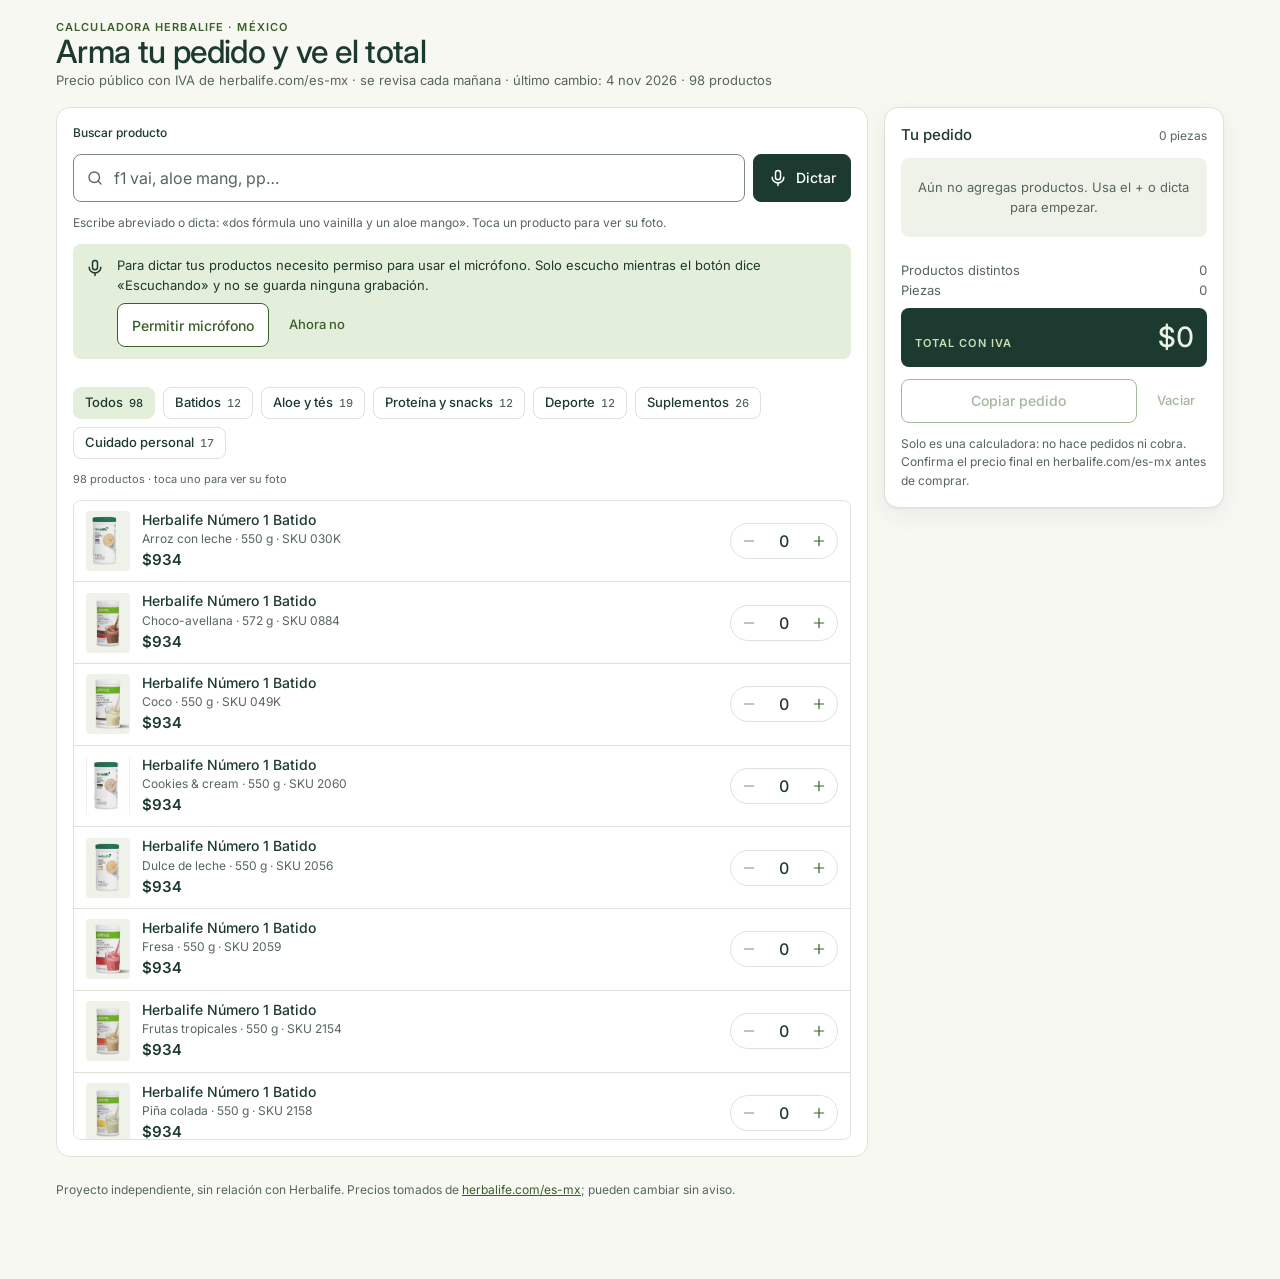
==== commit 5aa42ff0: "Calculadora Herbalife: pedir permiso del micrófono Muestra un aviso con «Permitir micrófono» antes d" ====
--- a/calculadora-herbalife/index.html
+++ b/calculadora-herbalife/index.html
@@ -59,6 +59,14 @@
 .mic:hover{background:var(--primario-hover)}
 .mic[aria-pressed=true]{background:var(--lima);color:var(--lima-texto);border-color:var(--lima)}
 .ayuda{margin:0;font-size:12px;line-height:1.55;color:var(--muted)}
+.permiso{display:flex;gap:12px;align-items:flex-start;padding:12px;border-radius:8px;background:var(--acento-fondo);color:var(--acento-fuerte)}
+.permiso[hidden]{display:none}
+.permiso svg{flex:0 0 auto;margin-top:2px}
+.permiso-cuerpo{display:flex;flex-direction:column;gap:8px;min-width:0}
+.permiso-cuerpo p{margin:0;font-size:13px;line-height:1.5}
+.permiso-acc{display:flex;gap:8px;flex-wrap:wrap;align-items:center}
+.permiso-acc .btn-borde{margin-top:0;align-self:auto;background:var(--surface)}
+.permiso-acc .btn-borde[hidden]{display:none}
 .chips{display:flex;flex-wrap:wrap;gap:8px}
 .chip{display:inline-flex;align-items:center;gap:6px;height:32px;padding:0 11px;border-radius:8px;cursor:pointer;font-size:13px;font-weight:500;background:var(--surface);color:var(--text);border:1px solid var(--border);white-space:nowrap}
 .chip[aria-pressed=true]{background:var(--acento-fondo);color:var(--acento-fuerte);border-color:var(--acento-fondo)}
@@ -156,6 +164,16 @@
         </button>
       </div>
       <p class="ayuda">Escribe abreviado o dicta: «dos fórmula uno vainilla y un aloe mango». Toca un producto para ver su foto.</p>
+      <div class="permiso" id="permiso-mic" role="region" aria-label="Permiso del micrófono" hidden>
+        <svg aria-hidden="true" width="20" height="20" viewBox="0 0 24 24" fill="none" stroke="currentColor" stroke-width="1.8" stroke-linecap="round" stroke-linejoin="round"><rect x="9" y="3" width="6" height="11" rx="3"/><path d="M5 11a7 7 0 0 0 14 0"/><path d="M12 18v3"/></svg>
+        <div class="permiso-cuerpo">
+          <p id="permiso-txt"></p>
+          <div class="permiso-acc">
+            <button type="button" class="btn-borde" id="permiso-permitir">Permitir micrófono</button>
+            <button type="button" class="btn-fantasma" id="permiso-ahora">Ahora no</button>
+          </div>
+        </div>
+      </div>
       <div role="status" aria-live="polite"><p class="aviso info" id="msg-voz" hidden></p></div>
       <div class="chips" id="chips" role="group" aria-label="Categorías"></div>
       <p class="conteo" id="conteo"></p>
@@ -370,7 +388,7 @@
   var n = r.list.length;
   elConteo.textContent = r.hasQuery
     ? (n === 1 ? '1 resultado' : n + ' resultados') + (st.cat !== 'Todos' ? ' en ' + st.cat : '')
-    : n + ' productos' + (st.cat !== 'Todos' ? ' en ' + st.cat : '') + ' · toca uno para ver su ficha';
+    : n + ' productos' + (st.cat !== 'Todos' ? ' en ' + st.cat : '') + ' · toca uno para ver su foto';
 }
 
 function lines() {
@@ -501,10 +519,74 @@
   if (pending) st.cat = 'Todos';
   showVoz(msg); hideCopy(); render();
 }
+/* ---------- permiso del micrófono ---------- */
+var SRClase = window.SpeechRecognition || window.webkitSpeechRecognition;
+var AVISO_MIC = 'hlf-aviso-mic';
+var permMic = 'desconocido';
+var elPermiso = $('permiso-mic'), elPermTxt = $('permiso-txt'), elPermPermitir = $('permiso-permitir'), elPermAhora = $('permiso-ahora');
+var esIOS = /iPad|iPhone|iPod/.test(navigator.userAgent) || (navigator.platform === 'MacIntel' && navigator.maxTouchPoints > 1);
+function instruccionesBloqueo() {
+  return esIOS
+    ? 'El micrófono está bloqueado para esta página. En Safari toca «aA» en la barra de dirección › Configuración del sitio web › Micrófono › Permitir, y recarga la página.'
+    : 'El micrófono está bloqueado para esta página. Toca el candado o el ícono junto a la dirección › Permisos › Micrófono › Permitir, y recarga la página.';
+}
+function mostrarPermiso(modo) {
+  if (!SRClase) return;
+  if (modo === 'bloqueado') {
+    elPermTxt.textContent = instruccionesBloqueo();
+    elPermPermitir.hidden = true;
+  } else {
+    elPermTxt.textContent = 'Para dictar tus productos necesito permiso para usar el micrófono. Solo escucho mientras el botón dice «Escuchando» y no se guarda ninguna grabación.';
+    elPermPermitir.hidden = false;
+  }
+  elPermiso.hidden = false;
+}
+function ocultarPermiso() { elPermiso.hidden = true; }
+function pedirMic() {
+  if (!navigator.mediaDevices || !navigator.mediaDevices.getUserMedia) return Promise.resolve(true);
+  return navigator.mediaDevices.getUserMedia({ audio: true }).then(function (stream) {
+    stream.getTracks().forEach(function (t) { t.stop(); });
+    permMic = 'granted'; ocultarPermiso();
+    return true;
+  }, function (err) {
+    permMic = (err && (err.name === 'NotAllowedError' || err.name === 'SecurityError')) ? 'denied' : permMic;
+    if (permMic === 'denied') mostrarPermiso('bloqueado');
+    else showVoz('No encontré un micrófono en este dispositivo. Usa el micrófono del teclado del celular.');
+    return false;
+  });
+}
+if (SRClase) {
+  var yaAviso = false;
+  try { yaAviso = localStorage.getItem(AVISO_MIC) === '1'; } catch (e) {}
+  var revisar = navigator.permissions && navigator.permissions.query
+    ? navigator.permissions.query({ name: 'microphone' }).then(function (r) {
+        permMic = r.state;
+        r.onchange = function () { permMic = r.state; if (r.state === 'granted') ocultarPermiso(); };
+      }, function () {})
+    : Promise.resolve();
+  revisar.then(function () {
+    if (permMic === 'granted') return;
+    if (permMic === 'denied') return;
+    if (!yaAviso) mostrarPermiso('pedir');
+  });
+}
+elPermPermitir.addEventListener('click', function () {
+  pedirMic().then(function (ok) { if (ok) showVoz('Listo, ya puedes dictar: toca «Dictar» y di la cantidad y el producto.'); });
+});
+elPermAhora.addEventListener('click', function () {
+  ocultarPermiso();
+  try { localStorage.setItem(AVISO_MIC, '1'); } catch (e) {}
+});
+
 micBtn.addEventListener('click', function () {
   if (st.listening) { try { rec && rec.stop(); } catch (e) {} return; }
-  var SR = window.SpeechRecognition || window.webkitSpeechRecognition;
-  if (!SR) { showVoz('Este navegador no tiene dictado por voz. Prueba en Chrome, o usa el micrófono del teclado del celular.'); return; }
+  if (!SRClase) { showVoz('Este navegador no tiene dictado por voz. Prueba en Chrome, o usa el micrófono del teclado del celular.'); return; }
+  if (permMic === 'denied') { mostrarPermiso('bloqueado'); return; }
+  if (permMic !== 'granted') { pedirMic().then(function (ok) { if (ok) escuchar(); }); return; }
+  escuchar();
+});
+function escuchar() {
+  var SR = SRClase;
   try { rec = new SR(); } catch (e) { showVoz('No pude abrir el micrófono. Usa el micrófono del teclado del celular.'); return; }
   rec.lang = 'es-MX'; rec.interimResults = true; rec.continuous = false; rec.maxAlternatives = 1;
   var finalText = '';
@@ -518,7 +600,7 @@
   };
   rec.onerror = function (ev) {
     var m = 'No pude escucharte. Intenta de nuevo.';
-    if (ev.error === 'not-allowed' || ev.error === 'service-not-allowed') m = 'El micrófono está bloqueado. Permítelo en el navegador o usa el micrófono del teclado del celular.';
+    if (ev.error === 'not-allowed' || ev.error === 'service-not-allowed') { permMic = 'denied'; setListening(false); elBuscar.value = st.query; showVoz(''); mostrarPermiso('bloqueado'); return; }
     else if (ev.error === 'no-speech') m = 'No escuché nada. Toca el micrófono y habla cerca del teléfono.';
     else if (ev.error === 'network') m = 'El dictado necesita internet. Revisa tu conexión.';
     setListening(false); elBuscar.value = st.query; showVoz(m);
@@ -528,9 +610,9 @@
     var text = finalText.trim();
     if (text) handleVoice(text); else elBuscar.value = st.query;
   };
-  try { rec.start(); setListening(true); showVoz('Escuchando… di la cantidad y el producto.'); }
+  try { rec.start(); setListening(true); ocultarPermiso(); showVoz('Escuchando… di la cantidad y el producto.'); }
   catch (e) { setListening(false); showVoz('No pude abrir el micrófono. Usa el micrófono del teclado del celular.'); }
-});
+}
 
 /* ---------- arranque ---------- */
 function arrancar(data) {
